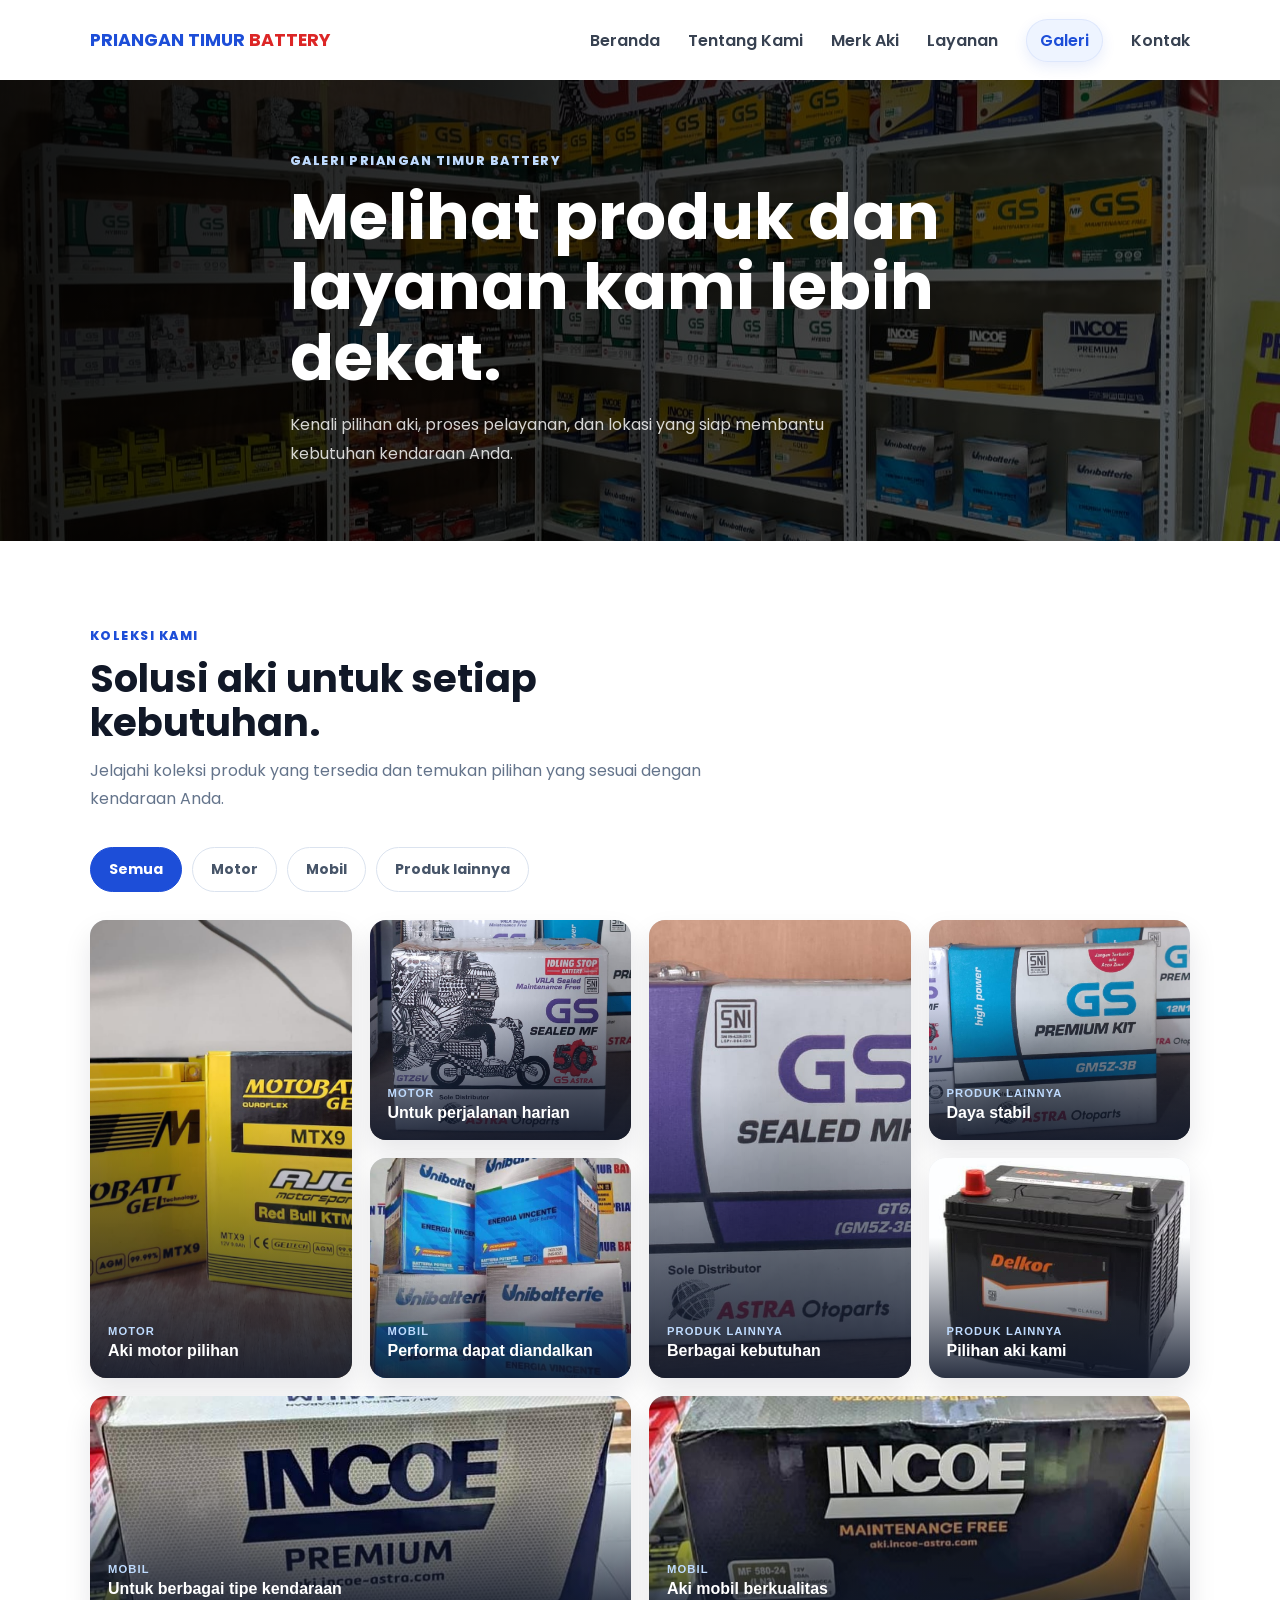
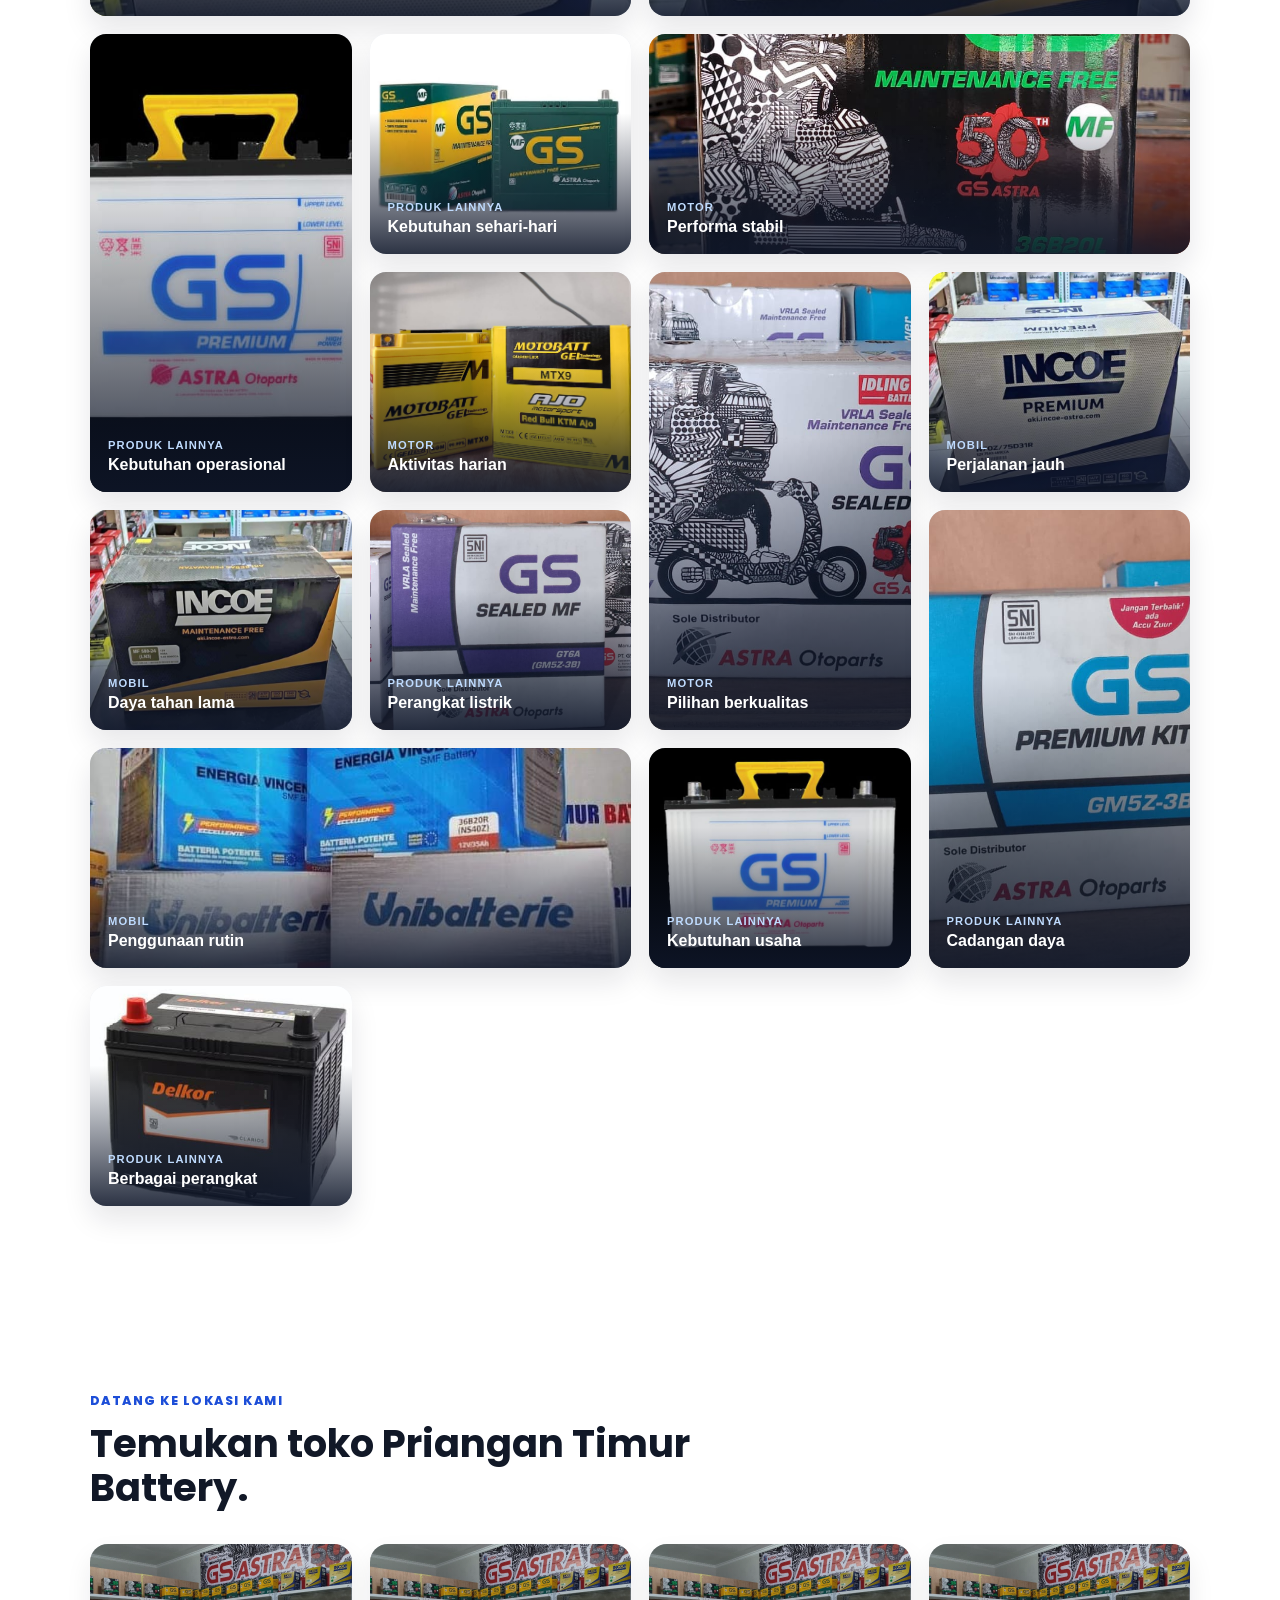
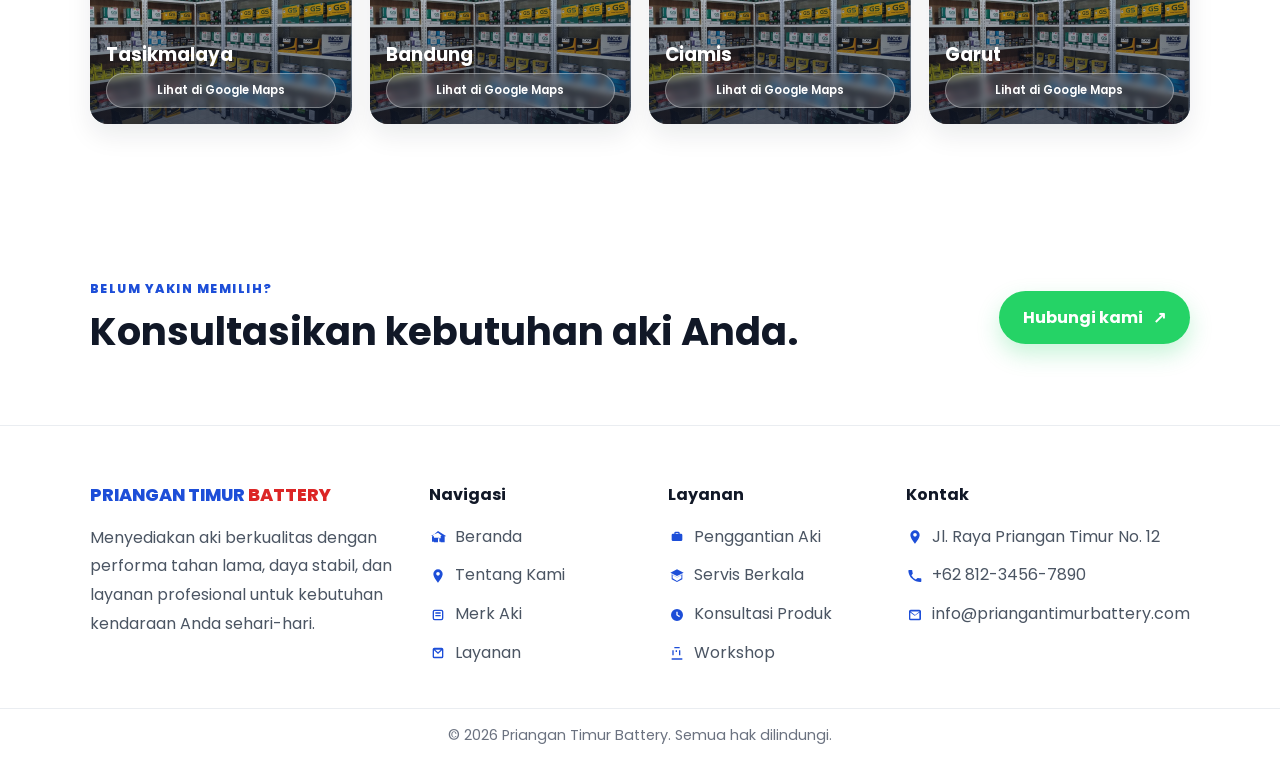
==== galeri.html @ e2e0942e "first commit" ====
<!DOCTYPE html>
<html lang="id">
<head>
    <meta charset="UTF-8">
    <meta name="viewport" content="width=device-width, initial-scale=1.0">
    <meta name="description" content="Galeri produk dan layanan Priangan Timur Battery.">
    <title>Galeri | Priangan Timur Battery</title>
    <link rel="preconnect" href="https://fonts.googleapis.com">
    <link rel="preconnect" href="https://fonts.gstatic.com" crossorigin>
    <link href="https://fonts.googleapis.com/css2?family=Poppins:wght@400;500;600;700;800&display=swap" rel="stylesheet">
    <link rel="stylesheet" href="css/style.css">
    <link rel="stylesheet" href="css/galeri.css">
</head>
<body>
    <header class="navbar">
        <div class="container nav-inner">
            <div class="logo"><a href="index.html">PRIANGAN TIMUR <span class="brand-red">BATTERY</span></a></div>
            <nav class="menu" aria-label="Navigasi utama">
                <a href="index.html">Beranda</a>
                <a href="tentang_kami.html">Tentang Kami</a>
                <a href="merk_aki.html">Merk Aki</a>
                <a href="layanan.html">Layanan</a>
                <a class="active" href="galeri.html" aria-current="page">Galeri</a>
                <a href="layanan.html#kontak">Kontak</a>
            </nav>
        </div>
    </header>

    <main>
        <section class="page-hero gallery-hero">
            <div class="container page-hero-content">
                <p class="eyebrow">Galeri Priangan Timur Battery</p>
                <h1>Melihat produk dan layanan kami lebih dekat.</h1>
                <p>Kenali pilihan aki, proses pelayanan, dan lokasi yang siap membantu kebutuhan kendaraan Anda.</p>
            </div>
        </section>

        <section class="gallery-section">
            <div class="container">
                <div class="section-intro">
                    <p class="eyebrow eyebrow-dark">Koleksi kami</p>
                    <h2>Solusi aki untuk setiap kebutuhan.</h2>
                    <p>Jelajahi koleksi produk yang tersedia dan temukan pilihan yang sesuai dengan kendaraan Anda.</p>
                </div>

                <div class="gallery-filters" role="group" aria-label="Filter galeri">
                    <button class="filter-button is-active" type="button" data-filter="all" aria-pressed="true">Semua</button>
                    <button class="filter-button" type="button" data-filter="motor" aria-pressed="false">Motor</button>
                    <button class="filter-button" type="button" data-filter="mobil" aria-pressed="false">Mobil</button>
                    <button class="filter-button" type="button" data-filter="lainnya" aria-pressed="false">Produk lainnya</button>
                </div>

                <div class="gallery-grid">
                    <button class="gallery-card gallery-card-tall" type="button" data-category="motor" data-title="Aki motor pilihan" data-image="img/produk-1.jpg">
                        <img src="img/produk-1.jpg" alt="Aki motor pilihan" loading="lazy">
                        <span class="gallery-overlay"><small>Motor</small><strong>Aki motor pilihan</strong></span>
                    </button>
                    <button class="gallery-card" type="button" data-category="motor" data-title="Aki motor untuk perjalanan harian" data-image="img/produk-2.jpg">
                        <img src="img/produk-2.jpg" alt="Aki motor untuk perjalanan harian" loading="lazy">
                        <span class="gallery-overlay"><small>Motor</small><strong>Untuk perjalanan harian</strong></span>
                    </button>
                    <button class="gallery-card" type="button" data-category="lainnya" data-title="Pilihan aki berbagai kebutuhan" data-image="img/produk-3.jpg">
                        <img src="img/produk-3.jpg" alt="Pilihan aki berbagai kebutuhan" loading="lazy">
                        <span class="gallery-overlay"><small>Produk lainnya</small><strong>Berbagai kebutuhan</strong></span>
                    </button>
                    <button class="gallery-card" type="button" data-category="lainnya" data-title="Aki dengan daya stabil" data-image="img/produk-4.jpg">
                        <img src="img/produk-4.jpg" alt="Aki dengan daya stabil" loading="lazy">
                        <span class="gallery-overlay"><small>Produk lainnya</small><strong>Daya stabil</strong></span>
                    </button>
                    <button class="gallery-card gallery-card-wide" type="button" data-category="mobil" data-title="Aki mobil untuk berbagai tipe kendaraan" data-image="img/produk-5.jpg">
                        <img src="img/produk-5.jpg" alt="Aki mobil untuk berbagai tipe kendaraan" loading="lazy">
                        <span class="gallery-overlay"><small>Mobil</small><strong>Untuk berbagai tipe kendaraan</strong></span>
                    </button>
                    <button class="gallery-card" type="button" data-category="mobil" data-title="Aki mobil berkualitas" data-image="img/produk-6.jpg">
                        <img src="img/produk-6.jpg" alt="Aki mobil berkualitas" loading="lazy">
                        <span class="gallery-overlay"><small>Mobil</small><strong>Aki mobil berkualitas</strong></span>
                    </button>
                    <button class="gallery-card" type="button" data-category="mobil" data-title="Performa aki yang dapat diandalkan" data-image="img/produk-7.jpg">
                        <img src="img/produk-7.jpg" alt="Performa aki yang dapat diandalkan" loading="lazy">
                        <span class="gallery-overlay"><small>Mobil</small><strong>Performa dapat diandalkan</strong></span>
                    </button>
                    <button class="gallery-card" type="button" data-category="lainnya" data-title="Aki untuk kebutuhan operasional" data-image="img/produk-8.jpg">
                        <img src="img/produk-8.jpg" alt="Aki untuk kebutuhan operasional" loading="lazy">
                        <span class="gallery-overlay"><small>Produk lainnya</small><strong>Kebutuhan operasional</strong></span>
                    </button>
                    <button class="gallery-card" type="button" data-category="lainnya" data-title="Pilihan aki Priangan Timur Battery" data-image="img/produk-9.jpg">
                        <img src="img/produk-9.jpg" alt="Pilihan aki Priangan Timur Battery" loading="lazy">
                        <span class="gallery-overlay"><small>Produk lainnya</small><strong>Pilihan aki kami</strong></span>
                    </button>
                    <button class="gallery-card" type="button" data-category="lainnya" data-title="Aki untuk kebutuhan sehari-hari" data-image="img/produk-10.jpg">
                        <img src="img/produk-10.jpg" alt="Aki untuk kebutuhan sehari-hari" loading="lazy">
                        <span class="gallery-overlay"><small>Produk lainnya</small><strong>Kebutuhan sehari-hari</strong></span>
                    </button>
                    <button class="gallery-card" type="button" data-category="motor" data-title="Aki motor dengan performa stabil" data-image="img/produk-11.jpg">
                        <img src="img/produk-11.jpg" alt="Aki motor dengan performa stabil" loading="lazy">
                        <span class="gallery-overlay"><small>Motor</small><strong>Performa stabil</strong></span>
                    </button>
                    <button class="gallery-card" type="button" data-category="motor" data-title="Aki motor untuk aktivitas harian" data-image="img/produk-1.jpg">
                        <img src="img/produk-1.jpg" alt="Aki motor untuk aktivitas harian" loading="lazy">
                        <span class="gallery-overlay"><small>Motor</small><strong>Aktivitas harian</strong></span>
                    </button>
                    <button class="gallery-card" type="button" data-category="motor" data-title="Pilihan aki motor berkualitas" data-image="img/produk-2.jpg">
                        <img src="img/produk-2.jpg" alt="Pilihan aki motor berkualitas" loading="lazy">
                        <span class="gallery-overlay"><small>Motor</small><strong>Pilihan berkualitas</strong></span>
                    </button>
                    <button class="gallery-card" type="button" data-category="mobil" data-title="Aki mobil untuk perjalanan jauh" data-image="img/produk-5.jpg">
                        <img src="img/produk-5.jpg" alt="Aki mobil untuk perjalanan jauh" loading="lazy">
                        <span class="gallery-overlay"><small>Mobil</small><strong>Perjalanan jauh</strong></span>
                    </button>
                    <button class="gallery-card" type="button" data-category="mobil" data-title="Aki mobil dengan daya tahan lama" data-image="img/produk-6.jpg">
                        <img src="img/produk-6.jpg" alt="Aki mobil dengan daya tahan lama" loading="lazy">
                        <span class="gallery-overlay"><small>Mobil</small><strong>Daya tahan lama</strong></span>
                    </button>
                    <button class="gallery-card" type="button" data-category="mobil" data-title="Aki mobil untuk penggunaan rutin" data-image="img/produk-7.jpg">
                        <img src="img/produk-7.jpg" alt="Aki mobil untuk penggunaan rutin" loading="lazy">
                        <span class="gallery-overlay"><small>Mobil</small><strong>Penggunaan rutin</strong></span>
                    </button>
                    <button class="gallery-card" type="button" data-category="lainnya" data-title="Aki untuk perangkat listrik" data-image="img/produk-3.jpg">
                        <img src="img/produk-3.jpg" alt="Aki untuk perangkat listrik" loading="lazy">
                        <span class="gallery-overlay"><small>Produk lainnya</small><strong>Perangkat listrik</strong></span>
                    </button>
                    <button class="gallery-card" type="button" data-category="lainnya" data-title="Aki untuk kebutuhan cadangan daya" data-image="img/produk-4.jpg">
                        <img src="img/produk-4.jpg" alt="Aki untuk kebutuhan cadangan daya" loading="lazy">
                        <span class="gallery-overlay"><small>Produk lainnya</small><strong>Cadangan daya</strong></span>
                    </button>
                    <button class="gallery-card" type="button" data-category="lainnya" data-title="Aki untuk kebutuhan usaha" data-image="img/produk-8.jpg">
                        <img src="img/produk-8.jpg" alt="Aki untuk kebutuhan usaha" loading="lazy">
                        <span class="gallery-overlay"><small>Produk lainnya</small><strong>Kebutuhan usaha</strong></span>
                    </button>
                    <button class="gallery-card" type="button" data-category="lainnya" data-title="Aki untuk berbagai perangkat" data-image="img/produk-9.jpg">
                        <img src="img/produk-9.jpg" alt="Aki untuk berbagai perangkat" loading="lazy">
                        <span class="gallery-overlay"><small>Produk lainnya</small><strong>Berbagai perangkat</strong></span>
                    </button>
                </div>
                <p class="empty-gallery" hidden>Belum ada foto untuk kategori ini.</p>
            </div>
        </section>

        <section class="locations-section">
            <div class="container">
                <div class="section-intro section-intro-light">
                    <p class="eyebrow">Datang ke lokasi kami</p>
                    <h2>Temukan toko Priangan Timur Battery.</h2>
                </div>
                <div class="location-grid">
                    <article class="location-card"><img src="img/hero.jpeg" alt="Lokasi toko Tasikmalaya" loading="lazy"><div><strong>Tasikmalaya</strong><span>Lihat di Google Maps</span></div></article>
                    <article class="location-card"><img src="img/hero.jpeg" alt="Lokasi toko Bandung" loading="lazy"><div><strong>Bandung</strong><span>Lihat di Google Maps</span></div></article>
                    <article class="location-card"><img src="img/hero.jpeg" alt="Lokasi toko Ciamis" loading="lazy"><div><strong>Ciamis</strong><span>Lihat di Google Maps</span></div></article>
                    <article class="location-card"><img src="img/hero.jpeg" alt="Lokasi toko Garut" loading="lazy"><div><strong>Garut</strong><span>Lihat di Google Maps</span></div></article>
                </div>
            </div>
        </section>

        <section class="gallery-cta">
            <div class="container gallery-cta-inner">
                <div><p class="eyebrow eyebrow-dark">Belum yakin memilih?</p><h2>Konsultasikan kebutuhan aki Anda.</h2></div>
                <a class="btn btn-whatsapp" href="https://wa.me/6281234567890" target="_blank" rel="noopener">Hubungi kami <span aria-hidden="true">↗</span></a>
            </div>
        </section>
    </main>

    <footer class="site-footer">
        <div class="container footer-inner">
            <div class="footer-brand">
                <a href="index.html" class="footer-logo"><span>PRIANGAN TIMUR <span class="brand-red">BATTERY</span></span></a>
                <p>
                    Menyediakan aki berkualitas dengan performa tahan lama, daya stabil, dan layanan profesional
                    untuk kebutuhan kendaraan Anda sehari-hari.
                </p>
            </div>

            <div class="footer-links">
                <h4>Navigasi</h4>
                <ul>
                    <li><span class="nav-icon" aria-hidden="true"><svg viewBox="0 0 24 24"><path d="M12 3 3 11h3v9h6v-6h4v6h6v-9h3L12 3Zm0 2.8L17.7 10h-1.7v9h-2v-6h-8v6H3v-9H1.3L12 5.8Z"/></svg></span><a href="index.html">Beranda</a></li>
                    <li><span class="nav-icon" aria-hidden="true"><svg viewBox="0 0 24 24"><path d="M12 2a7 7 0 0 1 7 7c0 4.9-7 13-7 13S5 13.9 5 9a7 7 0 0 1 7-7Zm0 9.5A2.5 2.5 0 1 0 12 6a2.5 2.5 0 0 0 0 5.5Z"/></svg></span><a href="tentang_kami.html">Tentang Kami</a></li>
                    <li><span class="nav-icon" aria-hidden="true"><svg viewBox="0 0 24 24"><path d="M7 4h10a3 3 0 0 1 3 3v10a3 3 0 0 1-3 3H7a3 3 0 0 1-3-3V7a3 3 0 0 1 3-3Zm0 2a1 1 0 0 0-1 1v10a1 1 0 0 0 1 1h10a1 1 0 0 0 1-1V7a1 1 0 0 0-1-1H7Zm1 2h8v2H8V8Zm0 4h8v2H8v-2Z"/></svg></span><a href="merk_aki.html">Merk Aki</a></li>
                    <li><span class="nav-icon" aria-hidden="true"><svg viewBox="0 0 24 24"><path d="M4 6.5A2.5 2.5 0 0 1 6.5 4h11A2.5 2.5 0 0 1 20 6.5v11A2.5 2.5 0 0 1 17.5 20h-11A2.5 2.5 0 0 1 4 17.5v-11Zm2 1.3v9.4c0 .3.2.5.5.5h11c.3 0 .5-.2.5-.5V7.8L12 13.5 6 7.8Zm1.8-.7 4.2 3.8 4.2-3.8h-8.4Z"/></svg></span><a href="layanan.html">Layanan</a></li>
                </ul>
            </div>

            <div class="footer-links">
                <h4>Layanan</h4>
                <ul>
                    <li><span class="nav-icon" aria-hidden="true"><svg viewBox="0 0 24 24"><path d="M16 7h2a2 2 0 0 1 2 2v7a2 2 0 0 1-2 2H6a2 2 0 0 1-2-2V9a2 2 0 0 1 2-2h2V6a2 2 0 0 1 2-2h4a2 2 0 0 1 2 2v1Zm-2 0V6h-4v1h4Zm-6 5h8v2H8v-2Zm0 3h8v2H8v-2Z"/></svg></span><a href="layanan.html#layanan">Penggantian Aki</a></li>
                    <li><span class="nav-icon" aria-hidden="true"><svg viewBox="0 0 24 24"><path d="m12 2 10 5-10 5L2 7l10-5Zm-8 7.2v7.6L12 21l8-4.2V9.2L12 14 4 9.2Zm1.4 1.3 6.6 3.6 6.6-3.6v5L12 19.6 5.4 15.5v-5Z"/></svg></span><a href="layanan.html#layanan">Servis Berkala</a></li>
                    <li><span class="nav-icon" aria-hidden="true"><svg viewBox="0 0 24 24"><path d="M12 3a9 9 0 1 1 0 18 9 9 0 0 1 0-18Zm1 4h-2v5.5l4.5 2.7 1-1.7-3.5-2V7Z"/></svg></span><a href="layanan.html#layanan">Konsultasi Produk</a></li>
                    <li><span class="nav-icon" aria-hidden="true"><svg viewBox="0 0 24 24"><path d="M4 20h16v2H4v-2Zm1-4.5V8h2v7.5H5Zm5-5V8h2v2.5h-2Zm5 2.5V8h2v7.5h-2ZM8 5V3h8v2H8Z"/></svg></span><a href="layanan.html#layanan">Workshop</a></li>
                </ul>
            </div>

            <div class="footer-contact">
                <h4>Kontak</h4>
                <ul>
                    <li><span class="contact-icon" aria-hidden="true"><svg viewBox="0 0 24 24"><path d="M12 2a7 7 0 0 1 7 7c0 4.9-7 13-7 13S5 13.9 5 9a7 7 0 0 1 7-7Zm0 9.5A2.5 2.5 0 1 0 12 6a2.5 2.5 0 0 0 0 5.5Z"/></svg></span>Jl. Raya Priangan Timur No. 12</li>
                    <li><span class="contact-icon" aria-hidden="true"><svg viewBox="0 0 24 24"><path d="M6.6 10.8a15.6 15.6 0 0 0 6.6 6.6l2.2-2.2a1.1 1.1 0 0 1 1.1-.3 12.4 12.4 0 0 0 3.9.6 1.1 1.1 0 0 1 1.1 1.1V20a1.1 1.1 0 0 1-1.1 1.1A18.1 18.1 0 0 1 2 4.1 1.1 1.1 0 0 1 3.1 3h3.8a1.1 1.1 0 0 1 1.1 1.1 12.4 12.4 0 0 0 .6 3.9 1.1 1.1 0 0 1-.3 1.1L6.6 10.8Z"/></svg></span>+62 812-3456-7890</li>
                    <li><span class="contact-icon" aria-hidden="true"><svg viewBox="0 0 24 24"><path d="M3 6.5A2.5 2.5 0 0 1 5.5 4h13A2.5 2.5 0 0 1 21 6.5v11a2.5 2.5 0 0 1-2.5 2.5h-13A2.5 2.5 0 0 1 3 17.5v-11Zm2.2.4 6.8 5.1 6.8-5.1H5.2Zm13.3 10.6V8.2l-6.2 4.7a1.1 1.1 0 0 1-1.3 0L5 8.2v9.3h13.5Z"/></svg></span>info@priangantimurbattery.com</li>
                </ul>
            </div>
        </div>

        <div class="footer-bottom">
            <div class="container">
                <p>© 2026 Priangan Timur Battery. Semua hak dilindungi.</p>
            </div>
        </div>
    </footer>

    <dialog class="lightbox" aria-label="Pratinjau foto">
        <button class="lightbox-close" type="button" aria-label="Tutup pratinjau">&times;</button>
        <img class="lightbox-image" src="" alt="">
        <p class="lightbox-caption"></p>
    </dialog>

    <script>
        const filterButtons = document.querySelectorAll('.filter-button');
        const galleryCards = document.querySelectorAll('.gallery-card');
        const emptyGallery = document.querySelector('.empty-gallery');
        const lightbox = document.querySelector('.lightbox');
        const lightboxImage = document.querySelector('.lightbox-image');
        const lightboxCaption = document.querySelector('.lightbox-caption');

        filterButtons.forEach((button) => {
            button.addEventListener('click', () => {
                const filter = button.dataset.filter;
                let visibleCount = 0;
                filterButtons.forEach((item) => {
                    const isActive = item === button;
                    item.classList.toggle('is-active', isActive);
                    item.setAttribute('aria-pressed', isActive);
                });
                galleryCards.forEach((card) => {
                    const isVisible = filter === 'all' || card.dataset.category === filter;
                    card.hidden = !isVisible;
                    if (isVisible) visibleCount += 1;
                });
                emptyGallery.hidden = visibleCount !== 0;
            });
        });

        galleryCards.forEach((card) => {
            card.addEventListener('click', () => {
                lightboxImage.src = card.dataset.image;
                lightboxImage.alt = card.dataset.title;
                lightboxCaption.textContent = card.dataset.title;
                lightbox.showModal();
            });
        });

        document.querySelector('.lightbox-close').addEventListener('click', () => lightbox.close());
        lightbox.addEventListener('click', (event) => {
            if (event.target === lightbox) lightbox.close();
        });
    </script>
</body>
</html>
---- css/style.css ----
* {
    margin: 0;
    padding: 0;
    box-sizing: border-box;
}

body {
    font-family: 'Poppins', Arial, sans-serif;
    background: #f5f5f5;
    color: #111827;
}

.container {
    width: min(1100px, 90%);
    margin: 0 auto;
}

.navbar {
    position: sticky;
    top: 0;
    z-index: 1000;
    background: white;
}

.nav-inner {
    display: flex;
    align-items: center;
    justify-content: space-between;
    min-height: 80px;
}

.logo {
    display: flex;
    align-items: center;
    font-weight: 700;
    color: #1f2937;
}

.logo a {
    text-decoration: none;
    color: #1d4ed8;
    font-size: 1.1rem;
}

.brand-red {
    color: #dc2626;
}

.menu {
    display: flex;
    align-items: center;
    gap: 28px;
}

.menu a {
    position: relative;
    text-decoration: none;
    color: #374151;
    font-weight: 600;
    transition: color 0.2s ease, transform 0.2s ease;
}

.menu a:hover {
    color: #1d4ed8;
    transform: translateY(-1px);
}

.menu a.active {
    padding: 9px 14px;
    border-radius: 999px;
    color: #1d4ed8;
    background: #eef4ff;
    box-shadow: inset 0 0 0 1px rgba(29, 78, 216, 0.08), 0 5px 14px rgba(29, 78, 216, 0.1);
}

.menu a.active::after {
    position: absolute;
    right: 50%;
    bottom: 3px;
    width: 4px;
    height: 4px;
    border-radius: 50%;
    content: "";
    transform: translateX(50%);
}

.hero {
    position: relative;
    min-height: 90vh;
    display: flex;
    align-items: center;
    background: linear-gradient(rgba(0, 0, 0, 0.65), rgba(0, 0, 0, 0.65)), url('../img/hero.jpeg') center/cover no-repeat;
    padding: 20px 0;
}

.hero::before {
    content: "";
    position: absolute;
    inset: 0;
    background: rgba(0, 0, 0, 0.25);
}

.hero-inner {
    position: relative;
    z-index: 1;
    display: grid;
    grid-template-columns: 1.2fr 0.8fr;
    align-items: center;
    gap: 40px;
}

.hero-content {
    max-width: 560px;
}

.hero-content h1 {
    font-size: clamp(2.5rem, 5vw, 3.8rem);
    line-height: 1.1;
    color: #ffffff;
    margin-bottom: 18px;
}

.hero-content p {
    font-size: 1.05rem;
    line-height: 1.8;
    color: rgba(255, 255, 255, 0.88);
    margin-bottom: 28px;
    text-align: justify;
}

.hero-actions {
    display: flex;
    align-items: center;
    gap: 16px;
    margin-bottom: 30px;
}

.btn {
    display: inline-flex;
    align-items: center;
    justify-content: center;
    gap: 10px;
    padding: 14px 24px;
    border-radius: 999px;
    text-decoration: none;
    font-weight: 700;
    transition: 0.2s ease;
}

.btn svg {
    width: 18px;
    height: 18px;
    fill: currentColor;
    flex-shrink: 0;
}

.btn-primary {
    background: #1d4ed8;
    color: #ffffff;
}

.btn-primary:hover {
    background: #1e40af;
}

.btn-whatsapp {
    background: #25d366;
    color: #ffffff;
    box-shadow: 0 10px 22px rgba(37, 211, 102, 0.25);
}

.btn-whatsapp:hover {
    background: #1ebc5d;
}

.hero-stats {
    display: flex;
    align-items: center;
    gap: 40px;
    flex-wrap: wrap;
}

.hero-stats div {
    display: flex;
    flex-direction: column;
    gap: 6px;
}

.hero-stats strong {
    font-size: 1.5rem;
    color: #ffffff;
}

.hero-stats span {
    color: rgba(255, 255, 255, 0.8);
    font-size: 0.9rem;
}

.products {
    padding: 50px 0;
    background: #ffffff;
}

.section-heading {
    text-align: center;
    margin-bottom: 36px;
}

.section-heading h2 {
    font-size: clamp(2rem, 3vw, 2.6rem);
    color: #111827;
}

.product-grid {
    display: grid;
    grid-template-columns: repeat(4, minmax(0, 1fr));
    gap: 24px;
}

.product-card {
    border: 1px solid rgba(148, 163, 184, 0.18);
    border-radius: 22px;
    overflow: hidden;
    box-shadow: 0 16px 32px rgba(15, 23, 42, 0.06);
    transition: transform 0.25s ease, box-shadow 0.25s ease;
}

.product-image-wrap {
    position: relative;
    height: 220px;
    overflow: hidden;
    background: #f3f4f6;
}

.product-image-wrap::after {
    position: absolute;
    inset: 0;
    z-index: 1;
    background: linear-gradient(180deg, rgba(0, 0, 0, 0.62) 0%, rgba(0, 0, 0, 0.28) 38%, rgba(0, 0, 0, 0) 76%);
    content: '';
    pointer-events: none;
}

.product-image {
    width: 100%;
    height: 100%;
    object-fit: cover;
    display: block;
    transition: transform 0.35s ease;
}

.product-card:hover .product-image {
    transform: scale(1.04);
}

.product-tag {
    position: absolute;
    top: 14px;
    left: 14px;
    z-index: 2;
    display: inline-block;
    padding: 7px 12px;
    border-radius: 999px;
    background: linear-gradient(135deg, #dbeafe, #bfdbfe);
    color: #1d4ed8;
    font-size: 0.72rem;
    font-weight: 800;
    letter-spacing: 0.06em;
    text-transform: uppercase;
}

.product-action {
    display: flex;
    justify-content: center;
    align-items: center;
    gap: 16px;
    margin-top: 34px;
}

.services {
    padding: 80px 0;
    background: #ffffff;
}

.service-grid {
    display: grid;
    grid-template-columns: repeat(3, minmax(0, 1fr));
    gap: 24px;
}

.service-card {
    background: #f8fafc;
    border: 1px solid rgba(148, 163, 184, 0.2);
    border-radius: 22px;
    padding: 28px 22px;
    box-shadow: 0 12px 28px rgba(15, 23, 42, 0.04);
}

.service-icon {
    width: 60px;
    height: 60px;
    border-radius: 16px;
    display: flex;
    align-items: center;
    justify-content: center;
    font-size: 1.2rem;
    font-weight: 800;
    color: #ffffff;
    margin-bottom: 18px;
}

.service-icon.blue {
    background: #1d4ed8;
}

.service-icon.yellow {
    background: #facc15;
    color: #111827;
}

.service-icon.red {
    background: #dc2626;
}

.service-card h3 {
    font-size: 1.4rem;
    color: #111827;
    margin-bottom: 10px;
}

.service-card p {
    color: #4b5563;
    line-height: 1.7;
}

.branch-showcase {
    padding: 20px 0 80px;
    background: #ffffff;
}

.branch-grid {
    display: grid;
    grid-template-columns: repeat(4, minmax(0, 1fr));
    gap: 18px;
    margin-top: 12px;
}

.branch-card {
    position: relative;
    display: block;
    border-radius: 18px;
    overflow: hidden;
    min-height: 180px;
    text-decoration: none;
    box-shadow: 0 12px 26px rgba(15, 23, 42, 0.08);
    transition: transform 0.2s ease, box-shadow 0.2s ease;
}

.branch-card img {
    width: 100%;
    height: 100%;
    display: block;
    object-fit: cover;
}

.branch-card::before {
    content: "";
    position: absolute;
    inset: 0;
    background: linear-gradient(180deg, rgba(15, 23, 42, 0.1), rgba(15, 23, 42, 0.72));
}

.branch-content {
    position: absolute;
    left: 16px;
    right: 16px;
    bottom: 16px;
    z-index: 1;
    display: flex;
    flex-direction: column;
    gap: 6px;
}

.branch-name {
    color: #ffffff;
    font-size: 1.15rem;
    font-weight: 700;
}

.branch-maps {
    display: inline-flex;
    align-items: center;
    justify-content: center;
    width: 100%;
    background: rgba(255, 255, 255, 0.15);
    border: 1px solid rgba(255, 255, 255, 0.35);
    color: #ffffff;
    font-size: 0.72rem;
    font-weight: 600;
    padding: 8px 12px;
    border-radius: 999px;
    backdrop-filter: blur(3px);
    text-align: center;
    white-space: nowrap;
}

.branch-card:hover {
    transform: translateY(-3px);
    box-shadow: 0 18px 30px rgba(29, 78, 216, 0.2);
}

.site-footer {
    background: #ffffff;
    border-top: 1px solid rgba(148, 163, 184, 0.2);
}

.footer-inner {
    display: grid;
    grid-template-columns: 1.5fr 1fr 1fr 1.2fr;
    gap: 36px;
    padding: 56px 0 30px;
}

.footer-brand {
    max-width: 360px;
}

.footer-logo {
    display: inline-block;
    text-decoration: none;
    color: #1d4ed8;
    font-size: 1.1rem;
    font-weight: 800;
    margin-bottom: 16px;
}

.footer-brand p {
    color: #4b5563;
    line-height: 1.8;
}

.footer-links h4,
.footer-contact h4 {
    font-size: 1rem;
    color: #111827;
    margin-bottom: 16px;
}

.footer-links ul,
.footer-contact ul {
    list-style: none;
}

.footer-links li,
.footer-contact li {
    margin-bottom: 10px;
    color: #4b5563;
    line-height: 1.8;
    display: flex;
    align-items: center;
    gap: 8px;
}

.contact-icon,
.nav-icon {
    display: inline-flex;
    align-items: center;
    justify-content: center;
    width: 18px;
    height: 18px;
    flex-shrink: 0;
    color: #1d4ed8;
}

.contact-icon svg,
.nav-icon svg {
    width: 16px;
    height: 16px;
    fill: currentColor;
}

.footer-links a {
    color: #4b5563;
    text-decoration: none;
}

.footer-links a:hover {
    color: #1d4ed8;
}

.footer-bottom {
    border-top: 1px solid rgba(148, 163, 184, 0.2);
    padding: 16px 0;
    text-align: center;
    color: #6b7280;
    font-size: 0.9rem;
}

.section-kicker {
    margin-bottom: 10px;
    color: #1d4ed8;
    font-size: 0.76rem;
    font-weight: 800;
    letter-spacing: 0.12em;
    text-transform: uppercase;
}

.section-heading > p:last-child {
    max-width: 620px;
    margin: 12px auto 0;
    color: #64748b;
    line-height: 1.7;
}

.advantages {
    padding: 86px 0;
    background: #f8fafc;
}

.advantage-grid {
    display: grid;
    grid-template-columns: repeat(4, minmax(0, 1fr));
    gap: 18px;
}

.advantage-card {
    padding: 24px 20px;
    border: 1px solid #e2e8f0;
    border-radius: 16px;
    background: #ffffff;
    box-shadow: 0 12px 25px rgba(15, 23, 42, 0.04);
}

.advantage-number {
    display: inline-flex;
    align-items: center;
    justify-content: center;
    width: 42px;
    height: 42px;
    margin-bottom: 20px;
    border-radius: 12px;
    background: #dbeafe;
    color: #1d4ed8;
    font-size: 0.82rem;
    font-weight: 800;
}

.advantage-card h3,
.process-card h3 {
    margin-bottom: 10px;
    color: #111827;
    font-size: 1.05rem;
}

.advantage-card p,
.process-card p {
    color: #64748b;
    font-size: 0.9rem;
    line-height: 1.7;
}

.coverage {
    padding: 74px 0;
    background: #1d4ed8;
    color: #ffffff;
}

.coverage-inner {
    display: grid;
    grid-template-columns: 1fr 1.2fr;
    align-items: center;
    gap: 60px;
}

.coverage .section-kicker {
    color: #bfdbfe;
}

.coverage h2 {
    max-width: 510px;
    font-size: clamp(1.8rem, 3vw, 2.6rem);
    line-height: 1.2;
}

.coverage-list {
    display: flex;
    flex-wrap: wrap;
    gap: 10px;
}

.coverage-list span {
    padding: 11px 15px;
    border: 1px solid rgba(255, 255, 255, 0.3);
    border-radius: 999px;
    background: rgba(255, 255, 255, 0.1);
    color: #ffffff;
    font-size: 0.85rem;
    font-weight: 600;
}

.process {
    padding: 86px 0;
    background: #ffffff;
}

.process-heading {
    max-width: 650px;
    margin-right: auto;
    margin-left: auto;
}

.process-grid {
    display: grid;
    grid-template-columns: repeat(3, minmax(0, 1fr));
    gap: 20px;
}

.process-card {
    position: relative;
    padding: 26px 22px 24px;
    border-top: 3px solid #1d4ed8;
    background: #f8fafc;
}

.process-card > span {
    display: block;
    margin-bottom: 28px;
    color: #1d4ed8;
    font-size: 0.78rem;
    font-weight: 800;
    letter-spacing: 0.08em;
}

.testimonials {
    padding: 86px 0;
    background: #f8fafc;
}

.testimonial-grid {
    display: grid;
    grid-template-columns: repeat(3, minmax(0, 1fr));
    gap: 20px;
}

.testimonial-card {
    display: flex;
    flex-direction: column;
    justify-content: space-between;
    min-height: 220px;
    margin: 0;
    padding: 26px 22px;
    border: 1px solid #e2e8f0;
    border-radius: 16px;
    background: #ffffff;
}

.testimonial-card > p {
    color: #334155;
    line-height: 1.8;
}

.testimonial-card footer {
    display: flex;
    flex-direction: column;
    gap: 3px;
    margin-top: 22px;
}

.testimonial-card footer strong {
    color: #111827;
}

.testimonial-card footer span {
    color: #64748b;
    font-size: 0.8rem;
}

.faq {
    padding: 86px 0;
    background: #ffffff;
}

.faq-inner {
    display: grid;
    grid-template-columns: 0.8fr 1.2fr;
    gap: 70px;
}

.faq h2 {
    margin-bottom: 14px;
    color: #111827;
    font-size: clamp(1.9rem, 3vw, 2.6rem);
}

.faq-intro {
    color: #64748b;
    line-height: 1.8;
}

.faq-list {
    display: flex;
    flex-direction: column;
    gap: 10px;
}

.faq-list details {
    padding: 18px 20px;
    border: 1px solid #e2e8f0;
    border-radius: 12px;
    background: #f8fafc;
}

.faq-list summary {
    color: #111827;
    cursor: pointer;
    font-weight: 700;
}

.faq-list details p {
    padding-top: 12px;
    color: #64748b;
    line-height: 1.7;
}

.home-cta {
    padding: 70px 0;
    background: #ffffff;
}

.home-cta-inner {
    display: flex;
    align-items: center;
    justify-content: space-between;
    gap: 28px;
    padding: 38px 42px;
    border-radius: 18px;
    background: #eff6ff;
}

.home-cta h2 {
    max-width: 580px;
    color: #111827;
    font-size: clamp(1.7rem, 3vw, 2.4rem);
    line-height: 1.2;
}

@media (max-width: 850px) {
    .advantage-grid {
        grid-template-columns: repeat(2, minmax(0, 1fr));
    }

    .coverage-inner,
    .faq-inner {
        grid-template-columns: 1fr;
        gap: 28px;
    }

    .testimonial-grid,
    .process-grid {
        grid-template-columns: 1fr;
    }
}

@media (max-width: 560px) {
    .advantages,
    .process,
    .testimonials,
    .faq {
        padding: 60px 0;
    }

    .advantage-grid {
        grid-template-columns: 1fr;
    }

    .home-cta {
        padding: 50px 0;
    }

    .home-cta-inner {
        align-items: flex-start;
        flex-direction: column;
        padding: 28px 22px;
    }
}
---- css/galeri.css ----
body {
	background: #f8fafc;
}

.page-hero {
	position: relative;
	overflow: hidden;
	background: #000000;
	color: #ffffff;
}

.gallery-hero {
	min-height: 390px;
	display: flex;
	align-items: center;
	background: linear-gradient(115deg, rgba(0, 0, 0, 0.92), rgba(0, 0, 0, 0.58)), url('../img/hero.jpeg') center/cover;
}

.page-hero-content {
	position: relative;
	z-index: 1;
	max-width: 700px;
	padding: 72px 0;
}

.eyebrow {
	margin-bottom: 12px;
	color: #bfdbfe;
	font-size: 0.78rem;
	font-weight: 800;
	letter-spacing: 0.12em;
	text-transform: uppercase;
}

.eyebrow-dark {
	color: #1d4ed8;
}

.page-hero h1 {
	max-width: 650px;
	margin-bottom: 18px;
	font-size: clamp(2.2rem, 5vw, 4rem);
	line-height: 1.1;
}

.page-hero p:last-child {
	max-width: 570px;
	color: rgba(255, 255, 255, 0.82);
	line-height: 1.8;
}

.gallery-section {
	padding: 86px 0 100px;
	background: #ffffff;
}

.section-intro {
	max-width: 660px;
	margin-bottom: 34px;
}

.section-intro h2,
.gallery-cta h2 {
	margin-bottom: 12px;
	color: #111827;
	font-size: clamp(1.9rem, 3vw, 2.7rem);
	line-height: 1.15;
}

.section-intro > p:last-child {
	color: #64748b;
	line-height: 1.75;
}

.gallery-filters {
	display: flex;
	flex-wrap: wrap;
	gap: 10px;
	margin-bottom: 28px;
}

.filter-button {
	border: 1px solid #dbe3ef;
	border-radius: 999px;
	padding: 11px 18px;
	background: #ffffff;
	color: #475569;
	cursor: pointer;
	font: inherit;
	font-size: 0.88rem;
	font-weight: 700;
	transition: 0.2s ease;
}

.filter-button:hover,
.filter-button.is-active {
	border-color: #1d4ed8;
	background: #1d4ed8;
	color: #ffffff;
}

.gallery-grid {
	display: grid;
	grid-auto-rows: 220px;
	grid-auto-flow: dense;
	grid-template-columns: repeat(4, minmax(0, 1fr));
	gap: 18px;
}

.gallery-card {
	position: relative;
	min-width: 0;
	overflow: hidden;
	padding: 0;
	border: 0;
	border-radius: 16px;
	background: #e2e8f0;
	cursor: pointer;
	text-align: left;
	box-shadow: 0 14px 28px rgba(15, 23, 42, 0.1);
}

.gallery-card-tall {
	grid-row: span 2;
}

.gallery-card-wide {
	grid-column: span 2;
}

.gallery-card:nth-child(3),
.gallery-card:nth-child(8),
.gallery-card:nth-child(13),
.gallery-card:nth-child(18) {
	grid-row: span 2;
}

.gallery-card:nth-child(6),
.gallery-card:nth-child(11),
.gallery-card:nth-child(16) {
	grid-column: span 2;
}

.gallery-card img {
	display: block;
	width: 100%;
	height: 100%;
	object-fit: cover;
	transition: transform 0.35s ease;
}

.gallery-card::after {
	position: absolute;
	inset: 0;
	background: linear-gradient(180deg, transparent 36%, rgba(15, 23, 42, 0.88) 100%);
	content: '';
}

.gallery-card:hover img,
.gallery-card:focus-visible img {
	transform: scale(1.06);
}

.gallery-card:focus-visible,
.filter-button:focus-visible,
.lightbox-close:focus-visible {
	outline: 3px solid #facc15;
	outline-offset: 3px;
}

.gallery-overlay {
	position: absolute;
	right: 18px;
	bottom: 18px;
	left: 18px;
	z-index: 1;
	display: flex;
	flex-direction: column;
	gap: 5px;
	color: #ffffff;
}

.gallery-overlay small {
	color: #bfdbfe;
	font-size: 0.7rem;
	font-weight: 800;
	letter-spacing: 0.1em;
	text-transform: uppercase;
}

.gallery-overlay strong {
	font-size: 1rem;
}

.empty-gallery {
	padding: 35px 0 0;
	color: #64748b;
	text-align: center;
}

.locations-section {
	padding: 86px 0;
	background: #ffffff;
}

.section-intro-light .eyebrow {
	color: #1d4ed8;
}

.section-intro-light h2 {
	color: #111827;
}

.location-grid {
	display: grid;
	grid-template-columns: repeat(4, minmax(0, 1fr));
	gap: 18px;
}

.location-card {
	position: relative;
	min-height: 180px;
	overflow: hidden;
	border-radius: 18px;
	background: #e2e8f0;
	box-shadow: 0 12px 26px rgba(15, 23, 42, 0.08);
	transition: transform 0.2s ease, box-shadow 0.2s ease;
}

.location-card img {
	display: block;
	width: 100%;
	height: 180px;
	object-fit: cover;
}

.location-card::before {
	position: absolute;
	inset: 0;
	background: linear-gradient(180deg, rgba(15, 23, 42, 0.1), rgba(15, 23, 42, 0.72));
	content: "";
}

.location-card div {
	position: absolute;
	right: 16px;
	bottom: 16px;
	left: 16px;
	z-index: 1;
	display: flex;
	flex-direction: column;
	gap: 5px;
}

.location-card strong {
	color: #ffffff;
	font-size: 1.15rem;
	font-weight: 700;
}

.location-card span {
	display: inline-flex;
	align-items: center;
	justify-content: center;
	width: 100%;
	padding: 8px 12px;
	border: 1px solid rgba(255, 255, 255, 0.35);
	border-radius: 999px;
	background: rgba(255, 255, 255, 0.15);
	backdrop-filter: blur(3px);
	color: #ffffff;
	font-size: 0.72rem;
	font-weight: 600;
	text-align: center;
	white-space: nowrap;
}

.location-card:hover {
	transform: translateY(-3px);
	box-shadow: 0 18px 30px rgba(29, 78, 216, 0.2);
}

.gallery-cta {
	padding: 70px 0;
	background: #ffffff;
}

.gallery-cta-inner {
	display: flex;
	align-items: center;
	justify-content: space-between;
	gap: 28px;
}

.gallery-cta h2 {
	margin-bottom: 0;
}

.lightbox {
	position: fixed;
	top: 50%;
	left: 50%;
	transform: translate(-50%, -50%);
	margin: 0;
	width: min(850px, calc(100% - 32px));
	max-height: calc(100vh - 32px);
	max-width: none;
	padding: 18px;
	border: 0;
	border-radius: 16px;
	background: #0f172a;
	color: #ffffff;
	box-shadow: 0 28px 80px rgba(15, 23, 42, 0.45);
}

.lightbox::backdrop {
	background: rgba(15, 23, 42, 0.78);
}

.lightbox-image {
	display: block;
	width: 100%;
	max-height: 75vh;
	border-radius: 9px;
	object-fit: contain;
}

.lightbox-caption {
	margin: 14px 45px 2px 2px;
	color: #e2e8f0;
	font-weight: 600;
}

.lightbox-close {
	position: absolute;
	top: 10px;
	right: 10px;
	z-index: 1;
	width: 38px;
	height: 38px;
	border: 1px solid rgba(255, 255, 255, 0.4);
	border-radius: 50%;
	background: rgba(15, 23, 42, 0.75);
	color: #ffffff;
	cursor: pointer;
	font-size: 1.6rem;
	line-height: 1;
}

@media (max-width: 850px) {
	.nav-inner {
		align-items: flex-start;
		flex-direction: column;
		gap: 14px;
		padding: 18px 0;
	}

	.menu {
		width: 100%;
		gap: 10px 16px;
		flex-wrap: wrap;
	}

	.gallery-grid {
		grid-template-columns: repeat(2, minmax(0, 1fr));
	}

	.location-grid {
		grid-template-columns: repeat(2, minmax(0, 1fr));
	}
}

@media (max-width: 560px) {
	.gallery-hero {
		min-height: 350px;
	}

	.gallery-section,
	.locations-section {
		padding: 60px 0;
	}

	.gallery-grid {
		grid-auto-rows: 190px;
		gap: 12px;
	}

	.gallery-card,
	.gallery-card-tall,
	.gallery-card-wide {
		grid-column: span 1;
		grid-row: span 1;
	}

	.gallery-card-wide {
		grid-column: span 1;
	}

	.location-grid {
		grid-template-columns: 1fr;
	}

	.gallery-cta-inner {
		align-items: flex-start;
		flex-direction: column;
	}

}
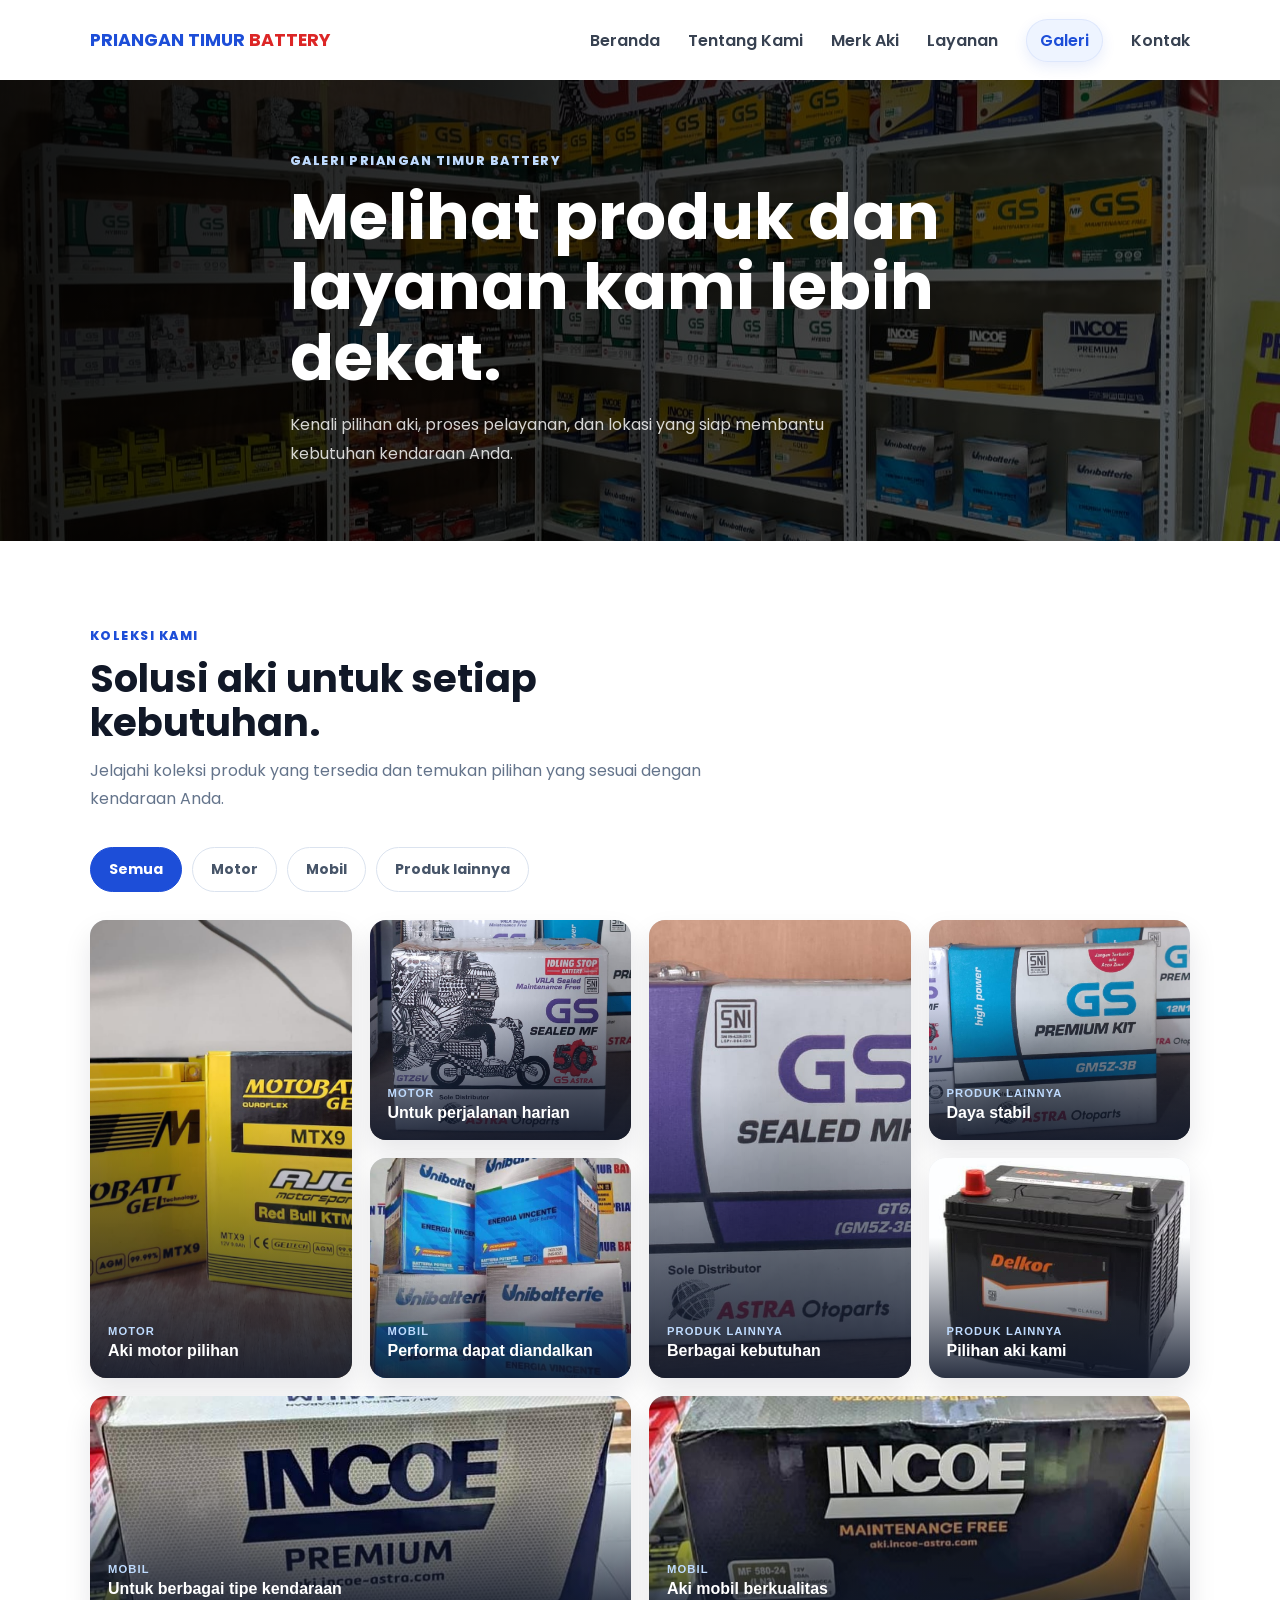
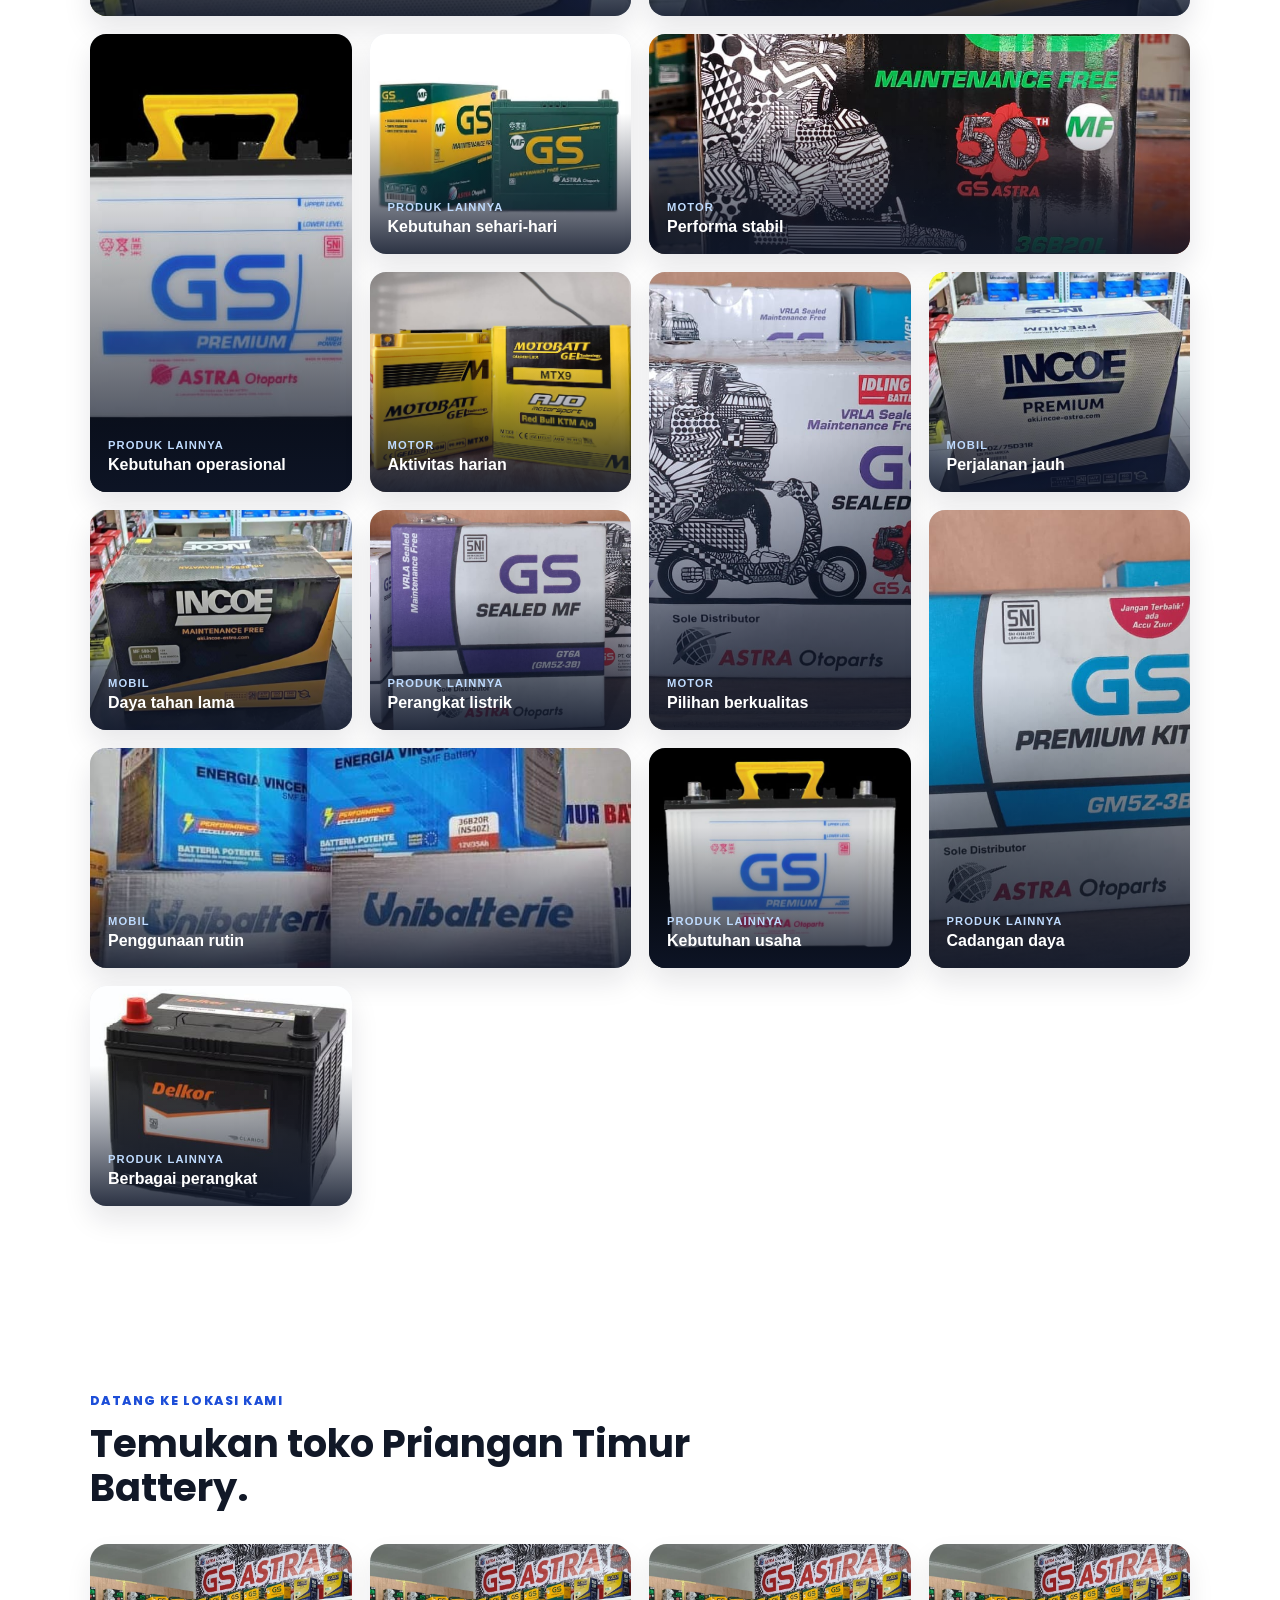
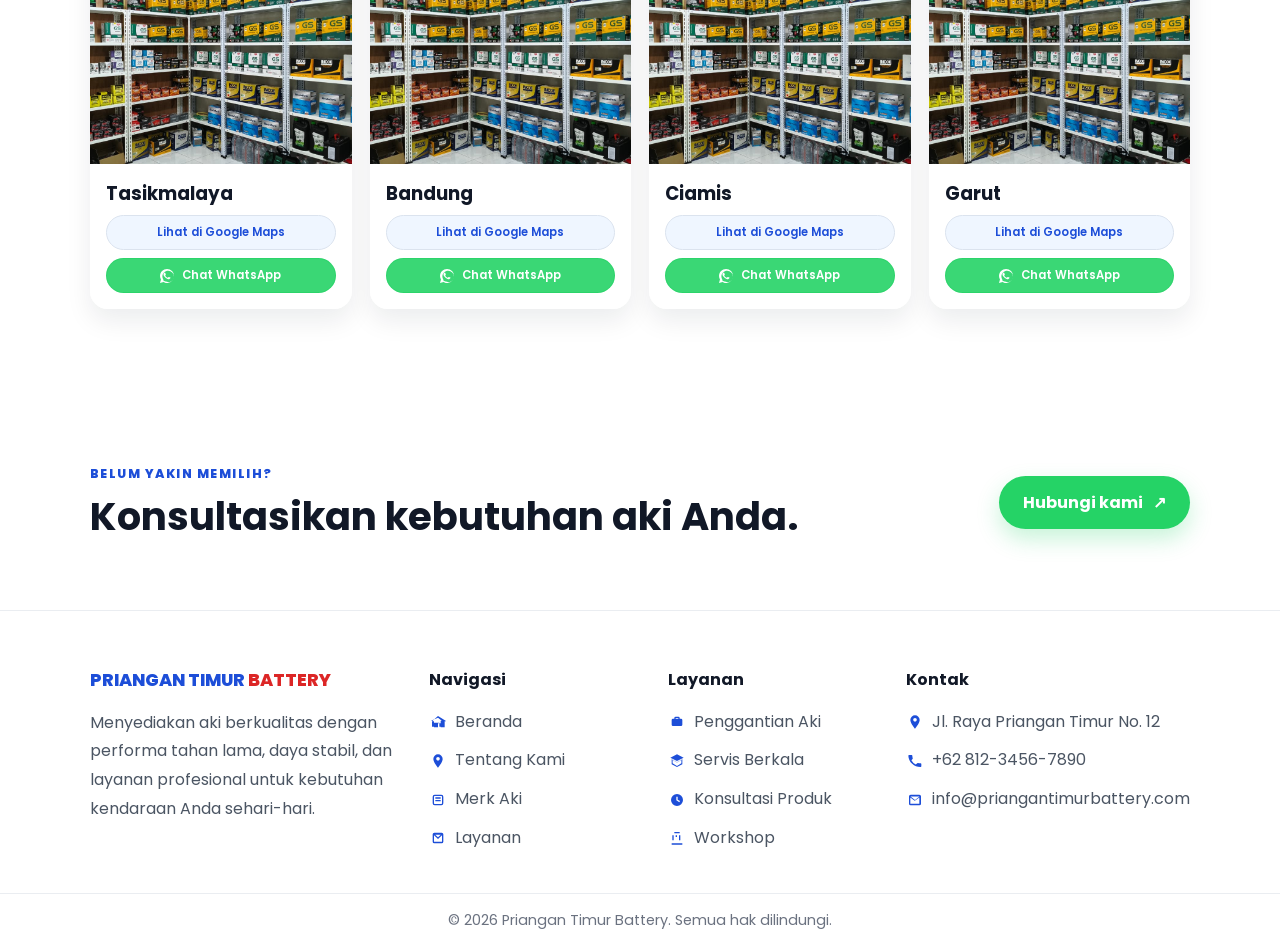
==== commit 5d7f0454: "first commit" ====
--- a/galeri.html
+++ b/galeri.html
@@ -1,5 +1,6 @@
 <!DOCTYPE html>
 <html lang="id">
+
 <head>
     <meta charset="UTF-8">
     <meta name="viewport" content="width=device-width, initial-scale=1.0">
@@ -7,21 +8,27 @@
     <title>Galeri | Priangan Timur Battery</title>
     <link rel="preconnect" href="https://fonts.googleapis.com">
     <link rel="preconnect" href="https://fonts.gstatic.com" crossorigin>
-    <link href="https://fonts.googleapis.com/css2?family=Poppins:wght@400;500;600;700;800&display=swap" rel="stylesheet">
+    <link href="https://fonts.googleapis.com/css2?family=Poppins:wght@400;500;600;700;800&display=swap"
+        rel="stylesheet">
     <link rel="stylesheet" href="css/style.css">
     <link rel="stylesheet" href="css/galeri.css">
 </head>
+
 <body>
     <header class="navbar">
         <div class="container nav-inner">
             <div class="logo"><a href="index.html">PRIANGAN TIMUR <span class="brand-red">BATTERY</span></a></div>
-            <nav class="menu" aria-label="Navigasi utama">
+            <button class="menu-toggle" type="button" aria-label="Buka menu" aria-controls="primary-navigation"
+                aria-expanded="false">
+                <span></span><span></span><span></span>
+            </button>
+            <nav class="menu" id="primary-navigation" aria-label="Navigasi utama">
                 <a href="index.html">Beranda</a>
                 <a href="tentang_kami.html">Tentang Kami</a>
                 <a href="merk_aki.html">Merk Aki</a>
                 <a href="layanan.html">Layanan</a>
                 <a class="active" href="galeri.html" aria-current="page">Galeri</a>
-                <a href="layanan.html#kontak">Kontak</a>
+                <a href="kontak.html">Kontak</a>
             </nav>
         </div>
     </header>
@@ -44,92 +51,124 @@
                 </div>
 
                 <div class="gallery-filters" role="group" aria-label="Filter galeri">
-                    <button class="filter-button is-active" type="button" data-filter="all" aria-pressed="true">Semua</button>
+                    <button class="filter-button is-active" type="button" data-filter="all"
+                        aria-pressed="true">Semua</button>
                     <button class="filter-button" type="button" data-filter="motor" aria-pressed="false">Motor</button>
                     <button class="filter-button" type="button" data-filter="mobil" aria-pressed="false">Mobil</button>
-                    <button class="filter-button" type="button" data-filter="lainnya" aria-pressed="false">Produk lainnya</button>
+                    <button class="filter-button" type="button" data-filter="lainnya" aria-pressed="false">Produk
+                        lainnya</button>
                 </div>
 
                 <div class="gallery-grid">
-                    <button class="gallery-card gallery-card-tall" type="button" data-category="motor" data-title="Aki motor pilihan" data-image="img/produk-1.jpg">
+                    <button class="gallery-card gallery-card-tall" type="button" data-category="motor"
+                        data-title="Aki motor pilihan" data-image="img/produk-1.jpg">
                         <img src="img/produk-1.jpg" alt="Aki motor pilihan" loading="lazy">
                         <span class="gallery-overlay"><small>Motor</small><strong>Aki motor pilihan</strong></span>
                     </button>
-                    <button class="gallery-card" type="button" data-category="motor" data-title="Aki motor untuk perjalanan harian" data-image="img/produk-2.jpg">
+                    <button class="gallery-card" type="button" data-category="motor"
+                        data-title="Aki motor untuk perjalanan harian" data-image="img/produk-2.jpg">
                         <img src="img/produk-2.jpg" alt="Aki motor untuk perjalanan harian" loading="lazy">
-                        <span class="gallery-overlay"><small>Motor</small><strong>Untuk perjalanan harian</strong></span>
-                    </button>
-                    <button class="gallery-card" type="button" data-category="lainnya" data-title="Pilihan aki berbagai kebutuhan" data-image="img/produk-3.jpg">
+                        <span class="gallery-overlay"><small>Motor</small><strong>Untuk perjalanan
+                                harian</strong></span>
+                    </button>
+                    <button class="gallery-card" type="button" data-category="lainnya"
+                        data-title="Pilihan aki berbagai kebutuhan" data-image="img/produk-3.jpg">
                         <img src="img/produk-3.jpg" alt="Pilihan aki berbagai kebutuhan" loading="lazy">
-                        <span class="gallery-overlay"><small>Produk lainnya</small><strong>Berbagai kebutuhan</strong></span>
-                    </button>
-                    <button class="gallery-card" type="button" data-category="lainnya" data-title="Aki dengan daya stabil" data-image="img/produk-4.jpg">
+                        <span class="gallery-overlay"><small>Produk lainnya</small><strong>Berbagai
+                                kebutuhan</strong></span>
+                    </button>
+                    <button class="gallery-card" type="button" data-category="lainnya"
+                        data-title="Aki dengan daya stabil" data-image="img/produk-4.jpg">
                         <img src="img/produk-4.jpg" alt="Aki dengan daya stabil" loading="lazy">
                         <span class="gallery-overlay"><small>Produk lainnya</small><strong>Daya stabil</strong></span>
                     </button>
-                    <button class="gallery-card gallery-card-wide" type="button" data-category="mobil" data-title="Aki mobil untuk berbagai tipe kendaraan" data-image="img/produk-5.jpg">
+                    <button class="gallery-card gallery-card-wide" type="button" data-category="mobil"
+                        data-title="Aki mobil untuk berbagai tipe kendaraan" data-image="img/produk-5.jpg">
                         <img src="img/produk-5.jpg" alt="Aki mobil untuk berbagai tipe kendaraan" loading="lazy">
-                        <span class="gallery-overlay"><small>Mobil</small><strong>Untuk berbagai tipe kendaraan</strong></span>
-                    </button>
-                    <button class="gallery-card" type="button" data-category="mobil" data-title="Aki mobil berkualitas" data-image="img/produk-6.jpg">
+                        <span class="gallery-overlay"><small>Mobil</small><strong>Untuk berbagai tipe
+                                kendaraan</strong></span>
+                    </button>
+                    <button class="gallery-card" type="button" data-category="mobil" data-title="Aki mobil berkualitas"
+                        data-image="img/produk-6.jpg">
                         <img src="img/produk-6.jpg" alt="Aki mobil berkualitas" loading="lazy">
                         <span class="gallery-overlay"><small>Mobil</small><strong>Aki mobil berkualitas</strong></span>
                     </button>
-                    <button class="gallery-card" type="button" data-category="mobil" data-title="Performa aki yang dapat diandalkan" data-image="img/produk-7.jpg">
+                    <button class="gallery-card" type="button" data-category="mobil"
+                        data-title="Performa aki yang dapat diandalkan" data-image="img/produk-7.jpg">
                         <img src="img/produk-7.jpg" alt="Performa aki yang dapat diandalkan" loading="lazy">
-                        <span class="gallery-overlay"><small>Mobil</small><strong>Performa dapat diandalkan</strong></span>
-                    </button>
-                    <button class="gallery-card" type="button" data-category="lainnya" data-title="Aki untuk kebutuhan operasional" data-image="img/produk-8.jpg">
+                        <span class="gallery-overlay"><small>Mobil</small><strong>Performa dapat
+                                diandalkan</strong></span>
+                    </button>
+                    <button class="gallery-card" type="button" data-category="lainnya"
+                        data-title="Aki untuk kebutuhan operasional" data-image="img/produk-8.jpg">
                         <img src="img/produk-8.jpg" alt="Aki untuk kebutuhan operasional" loading="lazy">
-                        <span class="gallery-overlay"><small>Produk lainnya</small><strong>Kebutuhan operasional</strong></span>
-                    </button>
-                    <button class="gallery-card" type="button" data-category="lainnya" data-title="Pilihan aki Priangan Timur Battery" data-image="img/produk-9.jpg">
+                        <span class="gallery-overlay"><small>Produk lainnya</small><strong>Kebutuhan
+                                operasional</strong></span>
+                    </button>
+                    <button class="gallery-card" type="button" data-category="lainnya"
+                        data-title="Pilihan aki Priangan Timur Battery" data-image="img/produk-9.jpg">
                         <img src="img/produk-9.jpg" alt="Pilihan aki Priangan Timur Battery" loading="lazy">
-                        <span class="gallery-overlay"><small>Produk lainnya</small><strong>Pilihan aki kami</strong></span>
-                    </button>
-                    <button class="gallery-card" type="button" data-category="lainnya" data-title="Aki untuk kebutuhan sehari-hari" data-image="img/produk-10.jpg">
+                        <span class="gallery-overlay"><small>Produk lainnya</small><strong>Pilihan aki
+                                kami</strong></span>
+                    </button>
+                    <button class="gallery-card" type="button" data-category="lainnya"
+                        data-title="Aki untuk kebutuhan sehari-hari" data-image="img/produk-10.jpg">
                         <img src="img/produk-10.jpg" alt="Aki untuk kebutuhan sehari-hari" loading="lazy">
-                        <span class="gallery-overlay"><small>Produk lainnya</small><strong>Kebutuhan sehari-hari</strong></span>
-                    </button>
-                    <button class="gallery-card" type="button" data-category="motor" data-title="Aki motor dengan performa stabil" data-image="img/produk-11.jpg">
+                        <span class="gallery-overlay"><small>Produk lainnya</small><strong>Kebutuhan
+                                sehari-hari</strong></span>
+                    </button>
+                    <button class="gallery-card" type="button" data-category="motor"
+                        data-title="Aki motor dengan performa stabil" data-image="img/produk-11.jpg">
                         <img src="img/produk-11.jpg" alt="Aki motor dengan performa stabil" loading="lazy">
                         <span class="gallery-overlay"><small>Motor</small><strong>Performa stabil</strong></span>
                     </button>
-                    <button class="gallery-card" type="button" data-category="motor" data-title="Aki motor untuk aktivitas harian" data-image="img/produk-1.jpg">
+                    <button class="gallery-card" type="button" data-category="motor"
+                        data-title="Aki motor untuk aktivitas harian" data-image="img/produk-1.jpg">
                         <img src="img/produk-1.jpg" alt="Aki motor untuk aktivitas harian" loading="lazy">
                         <span class="gallery-overlay"><small>Motor</small><strong>Aktivitas harian</strong></span>
                     </button>
-                    <button class="gallery-card" type="button" data-category="motor" data-title="Pilihan aki motor berkualitas" data-image="img/produk-2.jpg">
+                    <button class="gallery-card" type="button" data-category="motor"
+                        data-title="Pilihan aki motor berkualitas" data-image="img/produk-2.jpg">
                         <img src="img/produk-2.jpg" alt="Pilihan aki motor berkualitas" loading="lazy">
                         <span class="gallery-overlay"><small>Motor</small><strong>Pilihan berkualitas</strong></span>
                     </button>
-                    <button class="gallery-card" type="button" data-category="mobil" data-title="Aki mobil untuk perjalanan jauh" data-image="img/produk-5.jpg">
+                    <button class="gallery-card" type="button" data-category="mobil"
+                        data-title="Aki mobil untuk perjalanan jauh" data-image="img/produk-5.jpg">
                         <img src="img/produk-5.jpg" alt="Aki mobil untuk perjalanan jauh" loading="lazy">
                         <span class="gallery-overlay"><small>Mobil</small><strong>Perjalanan jauh</strong></span>
                     </button>
-                    <button class="gallery-card" type="button" data-category="mobil" data-title="Aki mobil dengan daya tahan lama" data-image="img/produk-6.jpg">
+                    <button class="gallery-card" type="button" data-category="mobil"
+                        data-title="Aki mobil dengan daya tahan lama" data-image="img/produk-6.jpg">
                         <img src="img/produk-6.jpg" alt="Aki mobil dengan daya tahan lama" loading="lazy">
                         <span class="gallery-overlay"><small>Mobil</small><strong>Daya tahan lama</strong></span>
                     </button>
-                    <button class="gallery-card" type="button" data-category="mobil" data-title="Aki mobil untuk penggunaan rutin" data-image="img/produk-7.jpg">
+                    <button class="gallery-card" type="button" data-category="mobil"
+                        data-title="Aki mobil untuk penggunaan rutin" data-image="img/produk-7.jpg">
                         <img src="img/produk-7.jpg" alt="Aki mobil untuk penggunaan rutin" loading="lazy">
                         <span class="gallery-overlay"><small>Mobil</small><strong>Penggunaan rutin</strong></span>
                     </button>
-                    <button class="gallery-card" type="button" data-category="lainnya" data-title="Aki untuk perangkat listrik" data-image="img/produk-3.jpg">
+                    <button class="gallery-card" type="button" data-category="lainnya"
+                        data-title="Aki untuk perangkat listrik" data-image="img/produk-3.jpg">
                         <img src="img/produk-3.jpg" alt="Aki untuk perangkat listrik" loading="lazy">
-                        <span class="gallery-overlay"><small>Produk lainnya</small><strong>Perangkat listrik</strong></span>
-                    </button>
-                    <button class="gallery-card" type="button" data-category="lainnya" data-title="Aki untuk kebutuhan cadangan daya" data-image="img/produk-4.jpg">
+                        <span class="gallery-overlay"><small>Produk lainnya</small><strong>Perangkat
+                                listrik</strong></span>
+                    </button>
+                    <button class="gallery-card" type="button" data-category="lainnya"
+                        data-title="Aki untuk kebutuhan cadangan daya" data-image="img/produk-4.jpg">
                         <img src="img/produk-4.jpg" alt="Aki untuk kebutuhan cadangan daya" loading="lazy">
                         <span class="gallery-overlay"><small>Produk lainnya</small><strong>Cadangan daya</strong></span>
                     </button>
-                    <button class="gallery-card" type="button" data-category="lainnya" data-title="Aki untuk kebutuhan usaha" data-image="img/produk-8.jpg">
+                    <button class="gallery-card" type="button" data-category="lainnya"
+                        data-title="Aki untuk kebutuhan usaha" data-image="img/produk-8.jpg">
                         <img src="img/produk-8.jpg" alt="Aki untuk kebutuhan usaha" loading="lazy">
-                        <span class="gallery-overlay"><small>Produk lainnya</small><strong>Kebutuhan usaha</strong></span>
-                    </button>
-                    <button class="gallery-card" type="button" data-category="lainnya" data-title="Aki untuk berbagai perangkat" data-image="img/produk-9.jpg">
+                        <span class="gallery-overlay"><small>Produk lainnya</small><strong>Kebutuhan
+                                usaha</strong></span>
+                    </button>
+                    <button class="gallery-card" type="button" data-category="lainnya"
+                        data-title="Aki untuk berbagai perangkat" data-image="img/produk-9.jpg">
                         <img src="img/produk-9.jpg" alt="Aki untuk berbagai perangkat" loading="lazy">
-                        <span class="gallery-overlay"><small>Produk lainnya</small><strong>Berbagai perangkat</strong></span>
+                        <span class="gallery-overlay"><small>Produk lainnya</small><strong>Berbagai
+                                perangkat</strong></span>
                     </button>
                 </div>
                 <p class="empty-gallery" hidden>Belum ada foto untuk kategori ini.</p>
@@ -143,18 +182,82 @@
                     <h2>Temukan toko Priangan Timur Battery.</h2>
                 </div>
                 <div class="location-grid">
-                    <article class="location-card"><img src="img/hero.jpeg" alt="Lokasi toko Tasikmalaya" loading="lazy"><div><strong>Tasikmalaya</strong><span>Lihat di Google Maps</span></div></article>
-                    <article class="location-card"><img src="img/hero.jpeg" alt="Lokasi toko Bandung" loading="lazy"><div><strong>Bandung</strong><span>Lihat di Google Maps</span></div></article>
-                    <article class="location-card"><img src="img/hero.jpeg" alt="Lokasi toko Ciamis" loading="lazy"><div><strong>Ciamis</strong><span>Lihat di Google Maps</span></div></article>
-                    <article class="location-card"><img src="img/hero.jpeg" alt="Lokasi toko Garut" loading="lazy"><div><strong>Garut</strong><span>Lihat di Google Maps</span></div></article>
+                    <article class="location-card branch-card">
+                        <img src="img/hero.jpeg" alt="Cabang Tasikmalaya" loading="lazy">
+                        <div class="branch-content">
+                            <span class="branch-name">Tasikmalaya</span>
+                            <div class="branch-actions">
+                                <a href="https://www.google.com/maps/search/Priangan+Timur+Battery+Tasikmalaya"
+                                    class="branch-maps" target="_blank" rel="noopener">Lihat di Google Maps</a>
+                                <a href="https://wa.me/62882002125311?text=Halo%20Priangan%20Timur%20Battery%20Tasikmalaya"
+                                    class="branch-whatsapp" target="_blank" rel="noopener"><svg viewBox="0 0 24 24"
+                                        aria-hidden="true" focusable="false">
+                                        <path
+                                            d="M20.52 3.48A11.86 11.86 0 0 0 12.08 0C5.5 0 .06 5.45.06 12.13c0 2.13.56 4.22 1.63 6.06L0 24l6.02-1.58a11.98 11.98 0 0 0 5.99 1.82h.01c6.58 0 11.96-5.45 11.96-12.13 0-3.25-1.27-6.31-3.46-8.63ZM12.08 22c-1.72 0-3.4-.46-4.87-1.33L6.5 21l-.9-2.92a9.92 9.92 0 0 1-1.5-5.08c0-5.45 4.44-9.87 9.9-9.87a9.86 9.86 0 0 1 9.88 9.87c0 5.43-4.44 9.87-9.88 9.87Zm5.44-7.41c-.3-.15-1.8-.89-2.08-.99-.27-.1-.47-.15-.67.15-.2.3-.77.99-.95 1.19-.18.2-.35.22-.65.08-.3-.15-1.27-.47-2.42-1.49-.9-.8-1.51-1.8-1.68-2.1-.18-.3-.02-.46.13-.61.14-.14.3-.35.45-.52.15-.17.2-.3.3-.5.1-.2.05-.38-.03-.53-.08-.15-.67-1.62-.92-2.22-.24-.58-.49-.5-.67-.51l-.57-.01c-.2 0-.53.08-.8.38-.27.3-1.02 1-1.02 2.43s1.05 2.82 1.2 3.02c.15.2 2.06 3.14 4.98 4.4.7.3 1.24.48 1.66.61.7.22 1.34.19 1.84.11.56-.08 1.8-.73 2.05-1.43.25-.7.25-1.31.18-1.43-.07-.13-.27-.2-.57-.35Z" />
+                                        </svg>Chat WhatsApp</a>
+                            </div>
+                        </div>
+                    </article>
+                    <article class="location-card branch-card">
+                        <img src="img/hero.jpeg" alt="Cabang Bandung" loading="lazy">
+                        <div class="branch-content">
+                            <span class="branch-name">Bandung</span>
+                            <div class="branch-actions">
+                                <a href="https://www.google.com/maps/search/Priangan+Timur+Battery+Bandung"
+                                    class="branch-maps" target="_blank" rel="noopener">Lihat di Google Maps</a>
+                                <a href="https://wa.me/62882002125311?text=Halo%20Priangan%20Timur%20Battery%20Bandung"
+                                    class="branch-whatsapp" target="_blank" rel="noopener"><svg viewBox="0 0 24 24"
+                                        aria-hidden="true" focusable="false">
+                                        <path
+                                            d="M20.52 3.48A11.86 11.86 0 0 0 12.08 0C5.5 0 .06 5.45.06 12.13c0 2.13.56 4.22 1.63 6.06L0 24l6.02-1.58a11.98 11.98 0 0 0 5.99 1.82h.01c6.58 0 11.96-5.45 11.96-12.13 0-3.25-1.27-6.31-3.46-8.63ZM12.08 22c-1.72 0-3.4-.46-4.87-1.33L6.5 21l-.9-2.92a9.92 9.92 0 0 1-1.5-5.08c0-5.45 4.44-9.87 9.9-9.87a9.86 9.86 0 0 1 9.88 9.87c0 5.43-4.44 9.87-9.88 9.87Zm5.44-7.41c-.3-.15-1.8-.89-2.08-.99-.27-.1-.47-.15-.67.15-.2.3-.77.99-.95 1.19-.18.2-.35.22-.65.08-.3-.15-1.27-.47-2.42-1.49-.9-.8-1.51-1.8-1.68-2.1-.18-.3-.02-.46.13-.61.14-.14.3-.35.45-.52.15-.17.2-.3.3-.5.1-.2.05-.38-.03-.53-.08-.15-.67-1.62-.92-2.22-.24-.58-.49-.5-.67-.51l-.57-.01c-.2 0-.53.08-.8.38-.27.3-1.02 1-1.02 2.43s1.05 2.82 1.2 3.02c.15.2 2.06 3.14 4.98 4.4.7.3 1.24.48 1.66.61.7.22 1.34.19 1.84.11.56-.08 1.8-.73 2.05-1.43.25-.7.25-1.31.18-1.43-.07-.13-.27-.2-.57-.35Z" />
+                                        </svg>Chat WhatsApp</a>
+                            </div>
+                        </div>
+                    </article>
+                    <article class="location-card branch-card">
+                        <img src="img/hero.jpeg" alt="Cabang Ciamis" loading="lazy">
+                        <div class="branch-content">
+                            <span class="branch-name">Ciamis</span>
+                            <div class="branch-actions">
+                                <a href="https://www.google.com/maps/search/Priangan+Timur+Battery+Ciamis"
+                                    class="branch-maps" target="_blank" rel="noopener">Lihat di Google Maps</a>
+                                <a href="https://wa.me/62882002125311?text=Halo%20Priangan%20Timur%20Battery%20Ciamis"
+                                    class="branch-whatsapp" target="_blank" rel="noopener"><svg viewBox="0 0 24 24"
+                                        aria-hidden="true" focusable="false">
+                                        <path
+                                            d="M20.52 3.48A11.86 11.86 0 0 0 12.08 0C5.5 0 .06 5.45.06 12.13c0 2.13.56 4.22 1.63 6.06L0 24l6.02-1.58a11.98 11.98 0 0 0 5.99 1.82h.01c6.58 0 11.96-5.45 11.96-12.13 0-3.25-1.27-6.31-3.46-8.63ZM12.08 22c-1.72 0-3.4-.46-4.87-1.33L6.5 21l-.9-2.92a9.92 9.92 0 0 1-1.5-5.08c0-5.45 4.44-9.87 9.9-9.87a9.86 9.86 0 0 1 9.88 9.87c0 5.43-4.44 9.87-9.88 9.87Zm5.44-7.41c-.3-.15-1.8-.89-2.08-.99-.27-.1-.47-.15-.67.15-.2.3-.77.99-.95 1.19-.18.2-.35.22-.65.08-.3-.15-1.27-.47-2.42-1.49-.9-.8-1.51-1.8-1.68-2.1-.18-.3-.02-.46.13-.61.14-.14.3-.35.45-.52.15-.17.2-.3.3-.5.1-.2.05-.38-.03-.53-.08-.15-.67-1.62-.92-2.22-.24-.58-.49-.5-.67-.51l-.57-.01c-.2 0-.53.08-.8.38-.27.3-1.02 1-1.02 2.43s1.05 2.82 1.2 3.02c.15.2 2.06 3.14 4.98 4.4.7.3 1.24.48 1.66.61.7.22 1.34.19 1.84.11.56-.08 1.8-.73 2.05-1.43.25-.7.25-1.31.18-1.43-.07-.13-.27-.2-.57-.35Z" />
+                                        </svg>Chat WhatsApp</a>
+                            </div>
+                        </div>
+                    </article>
+                    <article class="location-card branch-card">
+                        <img src="img/hero.jpeg" alt="Cabang Garut" loading="lazy">
+                        <div class="branch-content">
+                            <span class="branch-name">Garut</span>
+                            <div class="branch-actions">
+                                <a href="https://www.google.com/maps/search/Priangan+Timur+Battery+Garut"
+                                    class="branch-maps" target="_blank" rel="noopener">Lihat di Google Maps</a>
+                                <a href="https://wa.me/62882002125311?text=Halo%20Priangan%20Timur%20Battery%20Garut"
+                                    class="branch-whatsapp" target="_blank" rel="noopener"><svg viewBox="0 0 24 24"
+                                        aria-hidden="true" focusable="false">
+                                        <path
+                                            d="M20.52 3.48A11.86 11.86 0 0 0 12.08 0C5.5 0 .06 5.45.06 12.13c0 2.13.56 4.22 1.63 6.06L0 24l6.02-1.58a11.98 11.98 0 0 0 5.99 1.82h.01c6.58 0 11.96-5.45 11.96-12.13 0-3.25-1.27-6.31-3.46-8.63ZM12.08 22c-1.72 0-3.4-.46-4.87-1.33L6.5 21l-.9-2.92a9.92 9.92 0 0 1-1.5-5.08c0-5.45 4.44-9.87 9.9-9.87a9.86 9.86 0 0 1 9.88 9.87c0 5.43-4.44 9.87-9.88 9.87Zm5.44-7.41c-.3-.15-1.8-.89-2.08-.99-.27-.1-.47-.15-.67.15-.2.3-.77.99-.95 1.19-.18.2-.35.22-.65.08-.3-.15-1.27-.47-2.42-1.49-.9-.8-1.51-1.8-1.68-2.1-.18-.3-.02-.46.13-.61.14-.14.3-.35.45-.52.15-.17.2-.3.3-.5.1-.2.05-.38-.03-.53-.08-.15-.67-1.62-.92-2.22-.24-.58-.49-.5-.67-.51l-.57-.01c-.2 0-.53.08-.8.38-.27.3-1.02 1-1.02 2.43s1.05 2.82 1.2 3.02c.15.2 2.06 3.14 4.98 4.4.7.3 1.24.48 1.66.61.7.22 1.34.19 1.84.11.56-.08 1.8-.73 2.05-1.43.25-.7.25-1.31.18-1.43-.07-.13-.27-.2-.57-.35Z" />
+                                        </svg>Chat WhatsApp</a>
+                            </div>
+                        </div>
+                    </article>
                 </div>
             </div>
         </section>
 
         <section class="gallery-cta">
             <div class="container gallery-cta-inner">
-                <div><p class="eyebrow eyebrow-dark">Belum yakin memilih?</p><h2>Konsultasikan kebutuhan aki Anda.</h2></div>
-                <a class="btn btn-whatsapp" href="https://wa.me/6281234567890" target="_blank" rel="noopener">Hubungi kami <span aria-hidden="true">↗</span></a>
+                <div>
+                    <p class="eyebrow eyebrow-dark">Belum yakin memilih?</p>
+                    <h2>Konsultasikan kebutuhan aki Anda.</h2>
+                </div>
+                <a class="btn btn-whatsapp" href="https://wa.me/6281234567890" target="_blank" rel="noopener">Hubungi
+                    kami <span aria-hidden="true">↗</span></a>
             </div>
         </section>
     </main>
@@ -162,7 +265,8 @@
     <footer class="site-footer">
         <div class="container footer-inner">
             <div class="footer-brand">
-                <a href="index.html" class="footer-logo"><span>PRIANGAN TIMUR <span class="brand-red">BATTERY</span></span></a>
+                <a href="index.html" class="footer-logo"><span>PRIANGAN TIMUR <span
+                            class="brand-red">BATTERY</span></span></a>
                 <p>
                     Menyediakan aki berkualitas dengan performa tahan lama, daya stabil, dan layanan profesional
                     untuk kebutuhan kendaraan Anda sehari-hari.
@@ -172,29 +276,61 @@
             <div class="footer-links">
                 <h4>Navigasi</h4>
                 <ul>
-                    <li><span class="nav-icon" aria-hidden="true"><svg viewBox="0 0 24 24"><path d="M12 3 3 11h3v9h6v-6h4v6h6v-9h3L12 3Zm0 2.8L17.7 10h-1.7v9h-2v-6h-8v6H3v-9H1.3L12 5.8Z"/></svg></span><a href="index.html">Beranda</a></li>
-                    <li><span class="nav-icon" aria-hidden="true"><svg viewBox="0 0 24 24"><path d="M12 2a7 7 0 0 1 7 7c0 4.9-7 13-7 13S5 13.9 5 9a7 7 0 0 1 7-7Zm0 9.5A2.5 2.5 0 1 0 12 6a2.5 2.5 0 0 0 0 5.5Z"/></svg></span><a href="tentang_kami.html">Tentang Kami</a></li>
-                    <li><span class="nav-icon" aria-hidden="true"><svg viewBox="0 0 24 24"><path d="M7 4h10a3 3 0 0 1 3 3v10a3 3 0 0 1-3 3H7a3 3 0 0 1-3-3V7a3 3 0 0 1 3-3Zm0 2a1 1 0 0 0-1 1v10a1 1 0 0 0 1 1h10a1 1 0 0 0 1-1V7a1 1 0 0 0-1-1H7Zm1 2h8v2H8V8Zm0 4h8v2H8v-2Z"/></svg></span><a href="merk_aki.html">Merk Aki</a></li>
-                    <li><span class="nav-icon" aria-hidden="true"><svg viewBox="0 0 24 24"><path d="M4 6.5A2.5 2.5 0 0 1 6.5 4h11A2.5 2.5 0 0 1 20 6.5v11A2.5 2.5 0 0 1 17.5 20h-11A2.5 2.5 0 0 1 4 17.5v-11Zm2 1.3v9.4c0 .3.2.5.5.5h11c.3 0 .5-.2.5-.5V7.8L12 13.5 6 7.8Zm1.8-.7 4.2 3.8 4.2-3.8h-8.4Z"/></svg></span><a href="layanan.html">Layanan</a></li>
+                    <li><span class="nav-icon" aria-hidden="true"><svg viewBox="0 0 24 24">
+                                <path
+                                    d="M12 3 3 11h3v9h6v-6h4v6h6v-9h3L12 3Zm0 2.8L17.7 10h-1.7v9h-2v-6h-8v6H3v-9H1.3L12 5.8Z" />
+                                </svg></span><a href="index.html">Beranda</a></li>
+                    <li><span class="nav-icon" aria-hidden="true"><svg viewBox="0 0 24 24">
+                                <path
+                                    d="M12 2a7 7 0 0 1 7 7c0 4.9-7 13-7 13S5 13.9 5 9a7 7 0 0 1 7-7Zm0 9.5A2.5 2.5 0 1 0 12 6a2.5 2.5 0 0 0 0 5.5Z" />
+                                </svg></span><a href="tentang_kami.html">Tentang Kami</a></li>
+                    <li><span class="nav-icon" aria-hidden="true"><svg viewBox="0 0 24 24">
+                                <path
+                                    d="M7 4h10a3 3 0 0 1 3 3v10a3 3 0 0 1-3 3H7a3 3 0 0 1-3-3V7a3 3 0 0 1 3-3Zm0 2a1 1 0 0 0-1 1v10a1 1 0 0 0 1 1h10a1 1 0 0 0 1-1V7a1 1 0 0 0-1-1H7Zm1 2h8v2H8V8Zm0 4h8v2H8v-2Z" />
+                                </svg></span><a href="merk_aki.html">Merk Aki</a></li>
+                    <li><span class="nav-icon" aria-hidden="true"><svg viewBox="0 0 24 24">
+                                <path
+                                    d="M4 6.5A2.5 2.5 0 0 1 6.5 4h11A2.5 2.5 0 0 1 20 6.5v11A2.5 2.5 0 0 1 17.5 20h-11A2.5 2.5 0 0 1 4 17.5v-11Zm2 1.3v9.4c0 .3.2.5.5.5h11c.3 0 .5-.2.5-.5V7.8L12 13.5 6 7.8Zm1.8-.7 4.2 3.8 4.2-3.8h-8.4Z" />
+                                </svg></span><a href="layanan.html">Layanan</a></li>
                 </ul>
             </div>
 
             <div class="footer-links">
                 <h4>Layanan</h4>
                 <ul>
-                    <li><span class="nav-icon" aria-hidden="true"><svg viewBox="0 0 24 24"><path d="M16 7h2a2 2 0 0 1 2 2v7a2 2 0 0 1-2 2H6a2 2 0 0 1-2-2V9a2 2 0 0 1 2-2h2V6a2 2 0 0 1 2-2h4a2 2 0 0 1 2 2v1Zm-2 0V6h-4v1h4Zm-6 5h8v2H8v-2Zm0 3h8v2H8v-2Z"/></svg></span><a href="layanan.html#layanan">Penggantian Aki</a></li>
-                    <li><span class="nav-icon" aria-hidden="true"><svg viewBox="0 0 24 24"><path d="m12 2 10 5-10 5L2 7l10-5Zm-8 7.2v7.6L12 21l8-4.2V9.2L12 14 4 9.2Zm1.4 1.3 6.6 3.6 6.6-3.6v5L12 19.6 5.4 15.5v-5Z"/></svg></span><a href="layanan.html#layanan">Servis Berkala</a></li>
-                    <li><span class="nav-icon" aria-hidden="true"><svg viewBox="0 0 24 24"><path d="M12 3a9 9 0 1 1 0 18 9 9 0 0 1 0-18Zm1 4h-2v5.5l4.5 2.7 1-1.7-3.5-2V7Z"/></svg></span><a href="layanan.html#layanan">Konsultasi Produk</a></li>
-                    <li><span class="nav-icon" aria-hidden="true"><svg viewBox="0 0 24 24"><path d="M4 20h16v2H4v-2Zm1-4.5V8h2v7.5H5Zm5-5V8h2v2.5h-2Zm5 2.5V8h2v7.5h-2ZM8 5V3h8v2H8Z"/></svg></span><a href="layanan.html#layanan">Workshop</a></li>
+                    <li><span class="nav-icon" aria-hidden="true"><svg viewBox="0 0 24 24">
+                                <path
+                                    d="M16 7h2a2 2 0 0 1 2 2v7a2 2 0 0 1-2 2H6a2 2 0 0 1-2-2V9a2 2 0 0 1 2-2h2V6a2 2 0 0 1 2-2h4a2 2 0 0 1 2 2v1Zm-2 0V6h-4v1h4Zm-6 5h8v2H8v-2Zm0 3h8v2H8v-2Z" />
+                                </svg></span><a href="layanan.html#layanan">Penggantian Aki</a></li>
+                    <li><span class="nav-icon" aria-hidden="true"><svg viewBox="0 0 24 24">
+                                <path
+                                    d="m12 2 10 5-10 5L2 7l10-5Zm-8 7.2v7.6L12 21l8-4.2V9.2L12 14 4 9.2Zm1.4 1.3 6.6 3.6 6.6-3.6v5L12 19.6 5.4 15.5v-5Z" />
+                                </svg></span><a href="layanan.html#layanan">Servis Berkala</a></li>
+                    <li><span class="nav-icon" aria-hidden="true"><svg viewBox="0 0 24 24">
+                                <path d="M12 3a9 9 0 1 1 0 18 9 9 0 0 1 0-18Zm1 4h-2v5.5l4.5 2.7 1-1.7-3.5-2V7Z" />
+                                </svg></span><a href="layanan.html#layanan">Konsultasi Produk</a></li>
+                    <li><span class="nav-icon" aria-hidden="true"><svg viewBox="0 0 24 24">
+                                <path
+                                    d="M4 20h16v2H4v-2Zm1-4.5V8h2v7.5H5Zm5-5V8h2v2.5h-2Zm5 2.5V8h2v7.5h-2ZM8 5V3h8v2H8Z" />
+                                </svg></span><a href="layanan.html#layanan">Workshop</a></li>
                 </ul>
             </div>
 
             <div class="footer-contact">
                 <h4>Kontak</h4>
                 <ul>
-                    <li><span class="contact-icon" aria-hidden="true"><svg viewBox="0 0 24 24"><path d="M12 2a7 7 0 0 1 7 7c0 4.9-7 13-7 13S5 13.9 5 9a7 7 0 0 1 7-7Zm0 9.5A2.5 2.5 0 1 0 12 6a2.5 2.5 0 0 0 0 5.5Z"/></svg></span>Jl. Raya Priangan Timur No. 12</li>
-                    <li><span class="contact-icon" aria-hidden="true"><svg viewBox="0 0 24 24"><path d="M6.6 10.8a15.6 15.6 0 0 0 6.6 6.6l2.2-2.2a1.1 1.1 0 0 1 1.1-.3 12.4 12.4 0 0 0 3.9.6 1.1 1.1 0 0 1 1.1 1.1V20a1.1 1.1 0 0 1-1.1 1.1A18.1 18.1 0 0 1 2 4.1 1.1 1.1 0 0 1 3.1 3h3.8a1.1 1.1 0 0 1 1.1 1.1 12.4 12.4 0 0 0 .6 3.9 1.1 1.1 0 0 1-.3 1.1L6.6 10.8Z"/></svg></span>+62 812-3456-7890</li>
-                    <li><span class="contact-icon" aria-hidden="true"><svg viewBox="0 0 24 24"><path d="M3 6.5A2.5 2.5 0 0 1 5.5 4h13A2.5 2.5 0 0 1 21 6.5v11a2.5 2.5 0 0 1-2.5 2.5h-13A2.5 2.5 0 0 1 3 17.5v-11Zm2.2.4 6.8 5.1 6.8-5.1H5.2Zm13.3 10.6V8.2l-6.2 4.7a1.1 1.1 0 0 1-1.3 0L5 8.2v9.3h13.5Z"/></svg></span>info@priangantimurbattery.com</li>
+                    <li><span class="contact-icon" aria-hidden="true"><svg viewBox="0 0 24 24">
+                                <path
+                                    d="M12 2a7 7 0 0 1 7 7c0 4.9-7 13-7 13S5 13.9 5 9a7 7 0 0 1 7-7Zm0 9.5A2.5 2.5 0 1 0 12 6a2.5 2.5 0 0 0 0 5.5Z" />
+                                </svg></span>Jl. Raya Priangan Timur No. 12</li>
+                    <li><span class="contact-icon" aria-hidden="true"><svg viewBox="0 0 24 24">
+                                <path
+                                    d="M6.6 10.8a15.6 15.6 0 0 0 6.6 6.6l2.2-2.2a1.1 1.1 0 0 1 1.1-.3 12.4 12.4 0 0 0 3.9.6 1.1 1.1 0 0 1 1.1 1.1V20a1.1 1.1 0 0 1-1.1 1.1A18.1 18.1 0 0 1 2 4.1 1.1 1.1 0 0 1 3.1 3h3.8a1.1 1.1 0 0 1 1.1 1.1 12.4 12.4 0 0 0 .6 3.9 1.1 1.1 0 0 1-.3 1.1L6.6 10.8Z" />
+                                </svg></span>+62 812-3456-7890</li>
+                    <li><span class="contact-icon" aria-hidden="true"><svg viewBox="0 0 24 24">
+                                <path
+                                    d="M3 6.5A2.5 2.5 0 0 1 5.5 4h13A2.5 2.5 0 0 1 21 6.5v11a2.5 2.5 0 0 1-2.5 2.5h-13A2.5 2.5 0 0 1 3 17.5v-11Zm2.2.4 6.8 5.1 6.8-5.1H5.2Zm13.3 10.6V8.2l-6.2 4.7a1.1 1.1 0 0 1-1.3 0L5 8.2v9.3h13.5Z" />
+                                </svg></span>info@priangantimurbattery.com</li>
                 </ul>
             </div>
         </div>
@@ -252,5 +388,7 @@
             if (event.target === lightbox) lightbox.close();
         });
     </script>
+    <script src="js/nav.js" defer></script>
 </body>
+
 </html>
--- a/css/style.css
+++ b/css/style.css
@@ -354,58 +354,72 @@
     text-decoration: none;
     box-shadow: 0 12px 26px rgba(15, 23, 42, 0.08);
     transition: transform 0.2s ease, box-shadow 0.2s ease;
+    background: #ffffff;
 }
 
 .branch-card img {
     width: 100%;
-    height: 100%;
+    height: 220px;
     display: block;
     object-fit: cover;
 }
 
-.branch-card::before {
-    content: "";
-    position: absolute;
-    inset: 0;
-    background: linear-gradient(180deg, rgba(15, 23, 42, 0.1), rgba(15, 23, 42, 0.72));
-}
-
 .branch-content {
-    position: absolute;
-    left: 16px;
-    right: 16px;
-    bottom: 16px;
+    position: relative;
     z-index: 1;
     display: flex;
     flex-direction: column;
-    gap: 6px;
+    gap: 8px;
+    padding: 16px;
+    background: #ffffff;
 }
 
 .branch-name {
-    color: #ffffff;
+    color: #111827;
     font-size: 1.15rem;
     font-weight: 700;
 }
 
-.branch-maps {
+.branch-actions {
+    display: grid;
+    gap: 8px;
+}
+
+.branch-maps,
+.branch-whatsapp {
     display: inline-flex;
     align-items: center;
     justify-content: center;
+    gap: 8px;
     width: 100%;
-    background: rgba(255, 255, 255, 0.15);
-    border: 1px solid rgba(255, 255, 255, 0.35);
-    color: #ffffff;
+    padding: 8px 12px;
+    border-radius: 999px;
+    border: 1px solid #dbe3ee;
+    color: #1d4ed8;
     font-size: 0.72rem;
     font-weight: 600;
-    padding: 8px 12px;
-    border-radius: 999px;
-    backdrop-filter: blur(3px);
+    text-decoration: none;
     text-align: center;
     white-space: nowrap;
 }
 
+.branch-maps {
+    background: #eff6ff;
+}
+
+.branch-whatsapp {
+    background: rgba(37, 211, 102, 0.9);
+    border-color: rgba(37, 211, 102, 0.7);
+    color: #ffffff;
+}
+
+.branch-whatsapp svg {
+    width: 14px;
+    height: 14px;
+    fill: currentColor;
+}
+
 .branch-card:hover {
-    transform: translateY(-3px);
     box-shadow: 0 18px 30px rgba(29, 78, 216, 0.2);
 }
 
@@ -505,7 +519,7 @@
     text-transform: uppercase;
 }
 
-.section-heading > p:last-child {
+.section-heading>p:last-child {
     max-width: 620px;
     margin: 12px auto 0;
     color: #64748b;
@@ -514,7 +528,7 @@
 
 .advantages {
     padding: 86px 0;
-    background: #f8fafc;
+    background: #ffffff;
 }
 
 .advantage-grid {
@@ -622,7 +636,7 @@
     background: #f8fafc;
 }
 
-.process-card > span {
+.process-card>span {
     display: block;
     margin-bottom: 28px;
     color: #1d4ed8;
@@ -633,7 +647,7 @@
 
 .testimonials {
     padding: 86px 0;
-    background: #f8fafc;
+    background: #ffffff;
 }
 
 .testimonial-grid {
@@ -654,7 +668,7 @@
     background: #ffffff;
 }
 
-.testimonial-card > p {
+.testimonial-card>p {
     color: #334155;
     line-height: 1.8;
 }
@@ -744,24 +758,103 @@
     line-height: 1.2;
 }
 
-@media (max-width: 850px) {
-    .advantage-grid {
-        grid-template-columns: repeat(2, minmax(0, 1fr));
-    }
-
+.menu-toggle {
+    display: none;
+}
+
+@media (max-width: 900px) {
+    .hero {
+        min-height: 50vh;
+    }
+
+    .nav-inner {
+        align-items: flex-start;
+        flex-direction: column;
+        gap: 14px;
+        padding: 18px 0;
+    }
+
+    .menu {
+        width: 100%;
+        gap: 10px 16px;
+        flex-wrap: wrap;
+    }
+
+    .hero-inner,
     .coverage-inner,
     .faq-inner {
         grid-template-columns: 1fr;
-        gap: 28px;
-    }
-
-    .testimonial-grid,
-    .process-grid {
-        grid-template-columns: 1fr;
+    }
+
+    .product-grid,
+    .branch-grid,
+    .advantage-grid,
+    .footer-inner {
+        grid-template-columns: repeat(2, minmax(0, 1fr));
+    }
+
+    .service-grid,
+    .process-grid,
+    .testimonial-grid {
+        grid-template-columns: repeat(2, minmax(0, 1fr));
+    }
+
+    .coverage-inner,
+    .faq-inner {
+        gap: 32px;
     }
 }
 
 @media (max-width: 560px) {
+    .container {
+        width: min(100% - 32px, 1100px);
+    }
+
+    .menu {
+        gap: 8px 12px;
+    }
+
+    .menu a {
+        font-size: 0.88rem;
+    }
+
+    .menu a.active {
+        padding: 6px 9px;
+    }
+
+    .hero {
+        min-height: 0;
+        padding: 72px 0;
+    }
+
+    .hero-content h1 {
+        font-size: clamp(2.2rem, 10vw, 3rem);
+    }
+
+    .hero-content p {
+        text-align: left;
+    }
+
+    .hero-actions,
+    .product-action {
+        align-items: stretch;
+        flex-direction: column;
+    }
+
+    .hero-actions .btn,
+    .product-action .btn {
+        width: 100%;
+    }
+
+    .hero-stats {
+        justify-content: center;
+        gap: 20px;
+        width: 100%;
+        text-align: center;
+    }
+
+    .products,
+    .services,
     .advantages,
     .process,
     .testimonials,
@@ -769,17 +862,202 @@
         padding: 60px 0;
     }
 
+    .branch-grid,
+    .advantage-grid,
+    .service-grid,
+    .process-grid,
+    .testimonial-grid,
+    .footer-inner {
+        grid-template-columns: 1fr;
+    }
+
+    .product-grid {
+        grid-auto-columns: 82%;
+        grid-auto-flow: column;
+        grid-template-columns: none;
+        gap: 16px;
+        overflow-x: auto;
+        overscroll-behavior-inline: contain;
+        padding-bottom: 12px;
+        scroll-snap-type: x mandatory;
+        scrollbar-width: thin;
+    }
+
+    .product-grid .product-card {
+        min-width: 0;
+        scroll-snap-align: start;
+    }
+
+    .branch-showcase .branch-grid {
+        grid-auto-columns: 82%;
+        grid-auto-flow: column;
+        grid-template-columns: none;
+        gap: 16px;
+        overflow-x: auto;
+        overscroll-behavior-inline: contain;
+        padding-bottom: 12px;
+        scroll-snap-type: x mandatory;
+        scrollbar-width: thin;
+    }
+
+    .branch-showcase .branch-card {
+        min-width: 0;
+        scroll-snap-align: start;
+    }
+
+    .testimonials .testimonial-grid {
+        grid-auto-columns: 82%;
+        grid-auto-flow: column;
+        grid-template-columns: none;
+        gap: 16px;
+        overflow-x: auto;
+        overscroll-behavior-inline: contain;
+        padding-bottom: 12px;
+        scroll-snap-type: x mandatory;
+        scrollbar-width: thin;
+    }
+
+    .testimonials .testimonial-card {
+        min-width: 0;
+        scroll-snap-align: start;
+    }
+
     .advantage-grid {
-        grid-template-columns: 1fr;
-    }
-
-    .home-cta {
-        padding: 50px 0;
+        grid-template-columns: repeat(2, minmax(0, 1fr));
+        gap: 12px;
+        text-align: center;
+    }
+
+    .footer-inner {
+        grid-template-columns: repeat(2, minmax(0, 1fr));
+        text-align: left;
+    }
+
+    .footer-brand,
+    .footer-contact {
+        grid-column: 1 / -1;
+    }
+
+    .footer-brand {
+        margin: 0;
+    }
+
+    .footer-links li,
+    .footer-contact li {
+        justify-content: flex-start;
+    }
+
+    .coverage {
+        text-align: center;
+    }
+
+    .coverage h2 {
+        margin-right: auto;
+        margin-left: auto;
+    }
+
+    .coverage-list {
+        justify-content: center;
+    }
+
+    .product-image-wrap {
+        height: 240px;
     }
 
     .home-cta-inner {
-        align-items: flex-start;
+        align-items: stretch;
         flex-direction: column;
         padding: 28px 22px;
     }
+
+    .home-cta-inner .btn {
+        width: 100%;
+    }
+}
+
+@media (max-width: 760px) {
+    .nav-inner {
+        position: relative;
+        align-items: center;
+        flex-direction: row;
+        gap: 12px;
+        padding: 14px 0;
+    }
+
+    .logo {
+        min-width: 0;
+    }
+
+    .logo a {
+        font-size: 0.95rem;
+    }
+
+    .menu-toggle {
+        display: flex;
+        flex: 0 0 44px;
+        flex-direction: column;
+        align-items: center;
+        justify-content: center;
+        gap: 5px;
+        width: 44px;
+        height: 44px;
+        margin-left: auto;
+        padding: 0;
+        border: 1px solid #dbe3ee;
+        border-radius: 10px;
+        background: #ffffff;
+        cursor: pointer;
+    }
+
+    .menu-toggle span {
+        width: 20px;
+        height: 2px;
+        border-radius: 2px;
+        background: #1f2937;
+        transition: transform 0.2s ease, opacity 0.2s ease;
+    }
+
+    .menu-toggle[aria-expanded="true"] span:first-child {
+        transform: translateY(7px) rotate(45deg);
+    }
+
+    .menu-toggle[aria-expanded="true"] span:nth-child(2) {
+        opacity: 0;
+    }
+
+    .menu-toggle[aria-expanded="true"] span:last-child {
+        transform: translateY(-7px) rotate(-45deg);
+    }
+
+    .menu {
+        position: absolute;
+        top: calc(100% - 2px);
+        right: 0;
+        left: 0;
+        z-index: 10;
+        display: none;
+        align-items: stretch;
+        flex-direction: column;
+        gap: 4px;
+        padding: 10px;
+        border: 1px solid #e5e7eb;
+        border-radius: 0 0 12px 12px;
+        background: #ffffff;
+        box-shadow: 0 14px 24px rgba(15, 23, 42, 0.12);
+    }
+
+    .menu.is-open {
+        display: flex;
+    }
+
+    .menu a,
+    .menu a.active {
+        padding: 11px 12px;
+        border-radius: 8px;
+        transform: none;
+    }
+
+    .menu a.active::after {
+        display: none;
+    }
 }
--- a/css/galeri.css
+++ b/css/galeri.css
@@ -67,7 +67,7 @@
 	line-height: 1.15;
 }
 
-.section-intro > p:last-child {
+.section-intro>p:last-child {
 	color: #64748b;
 	line-height: 1.75;
 }
@@ -218,61 +218,7 @@
 }
 
 .location-card {
-	position: relative;
-	min-height: 180px;
-	overflow: hidden;
-	border-radius: 18px;
-	background: #e2e8f0;
-	box-shadow: 0 12px 26px rgba(15, 23, 42, 0.08);
-	transition: transform 0.2s ease, box-shadow 0.2s ease;
-}
-
-.location-card img {
-	display: block;
-	width: 100%;
-	height: 180px;
-	object-fit: cover;
-}
-
-.location-card::before {
-	position: absolute;
-	inset: 0;
-	background: linear-gradient(180deg, rgba(15, 23, 42, 0.1), rgba(15, 23, 42, 0.72));
-	content: "";
-}
-
-.location-card div {
-	position: absolute;
-	right: 16px;
-	bottom: 16px;
-	left: 16px;
-	z-index: 1;
-	display: flex;
-	flex-direction: column;
-	gap: 5px;
-}
-
-.location-card strong {
-	color: #ffffff;
-	font-size: 1.15rem;
-	font-weight: 700;
-}
-
-.location-card span {
-	display: inline-flex;
-	align-items: center;
-	justify-content: center;
-	width: 100%;
-	padding: 8px 12px;
-	border: 1px solid rgba(255, 255, 255, 0.35);
-	border-radius: 999px;
-	background: rgba(255, 255, 255, 0.15);
-	backdrop-filter: blur(3px);
-	color: #ffffff;
-	font-size: 0.72rem;
-	font-weight: 600;
-	text-align: center;
-	white-space: nowrap;
+	min-width: 0;
 }
 
 .location-card:hover {
@@ -385,6 +331,10 @@
 		gap: 12px;
 	}
 
+	.gallery-filters {
+		justify-content: center;
+	}
+
 	.gallery-card,
 	.gallery-card-tall,
 	.gallery-card-wide {
@@ -397,12 +347,33 @@
 	}
 
 	.location-grid {
-		grid-template-columns: 1fr;
+		grid-auto-columns: 82%;
+		grid-auto-flow: column;
+		grid-template-columns: none;
+		gap: 16px;
+		overflow-x: auto;
+		overscroll-behavior-inline: contain;
+		padding-bottom: 12px;
+		scroll-snap-type: x mandatory;
+		scrollbar-width: thin;
+	}
+
+	.location-card {
+		min-width: 0;
+		scroll-snap-align: start;
 	}
 
 	.gallery-cta-inner {
-		align-items: flex-start;
+		align-items: center;
 		flex-direction: column;
-	}
-
-}
+		text-align: center;
+	}
+
+}
+
+@media (max-width: 760px) {
+	.nav-inner {
+		align-items: center;
+		flex-direction: row;
+	}
+}
